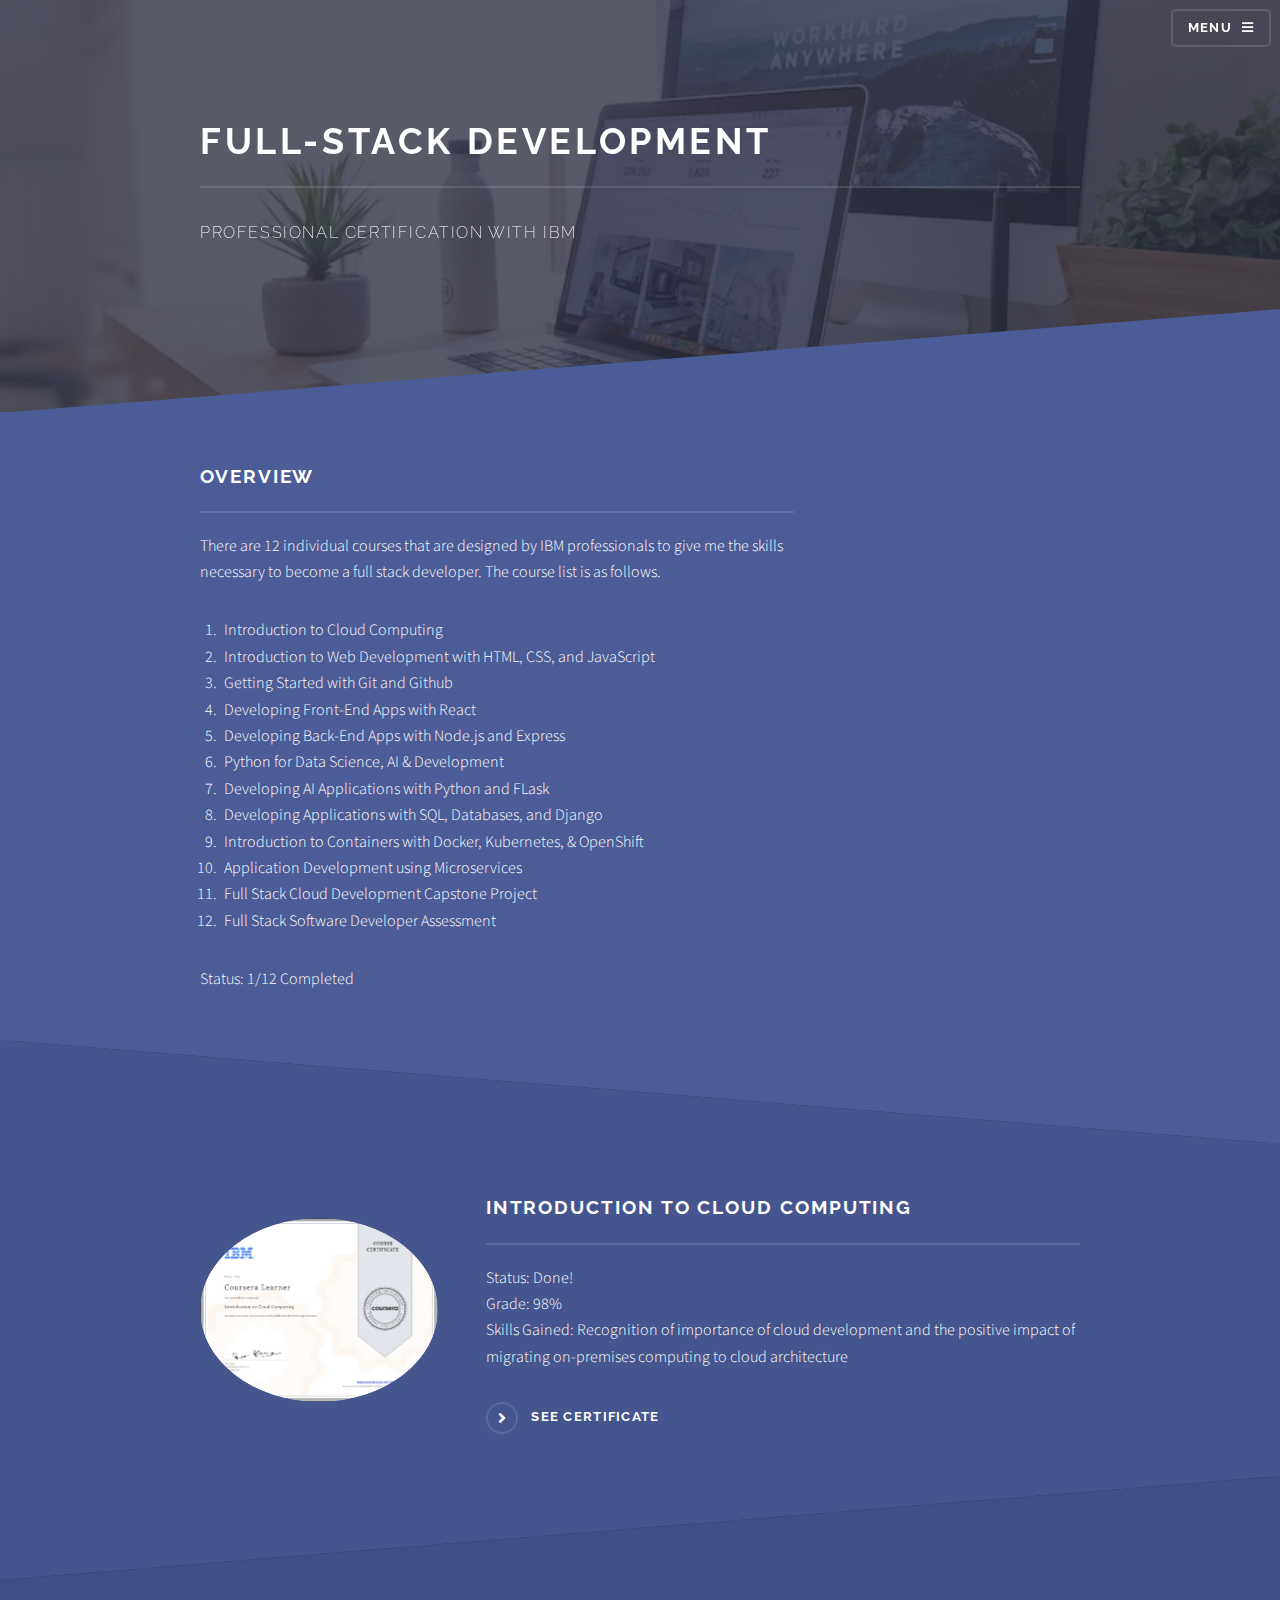
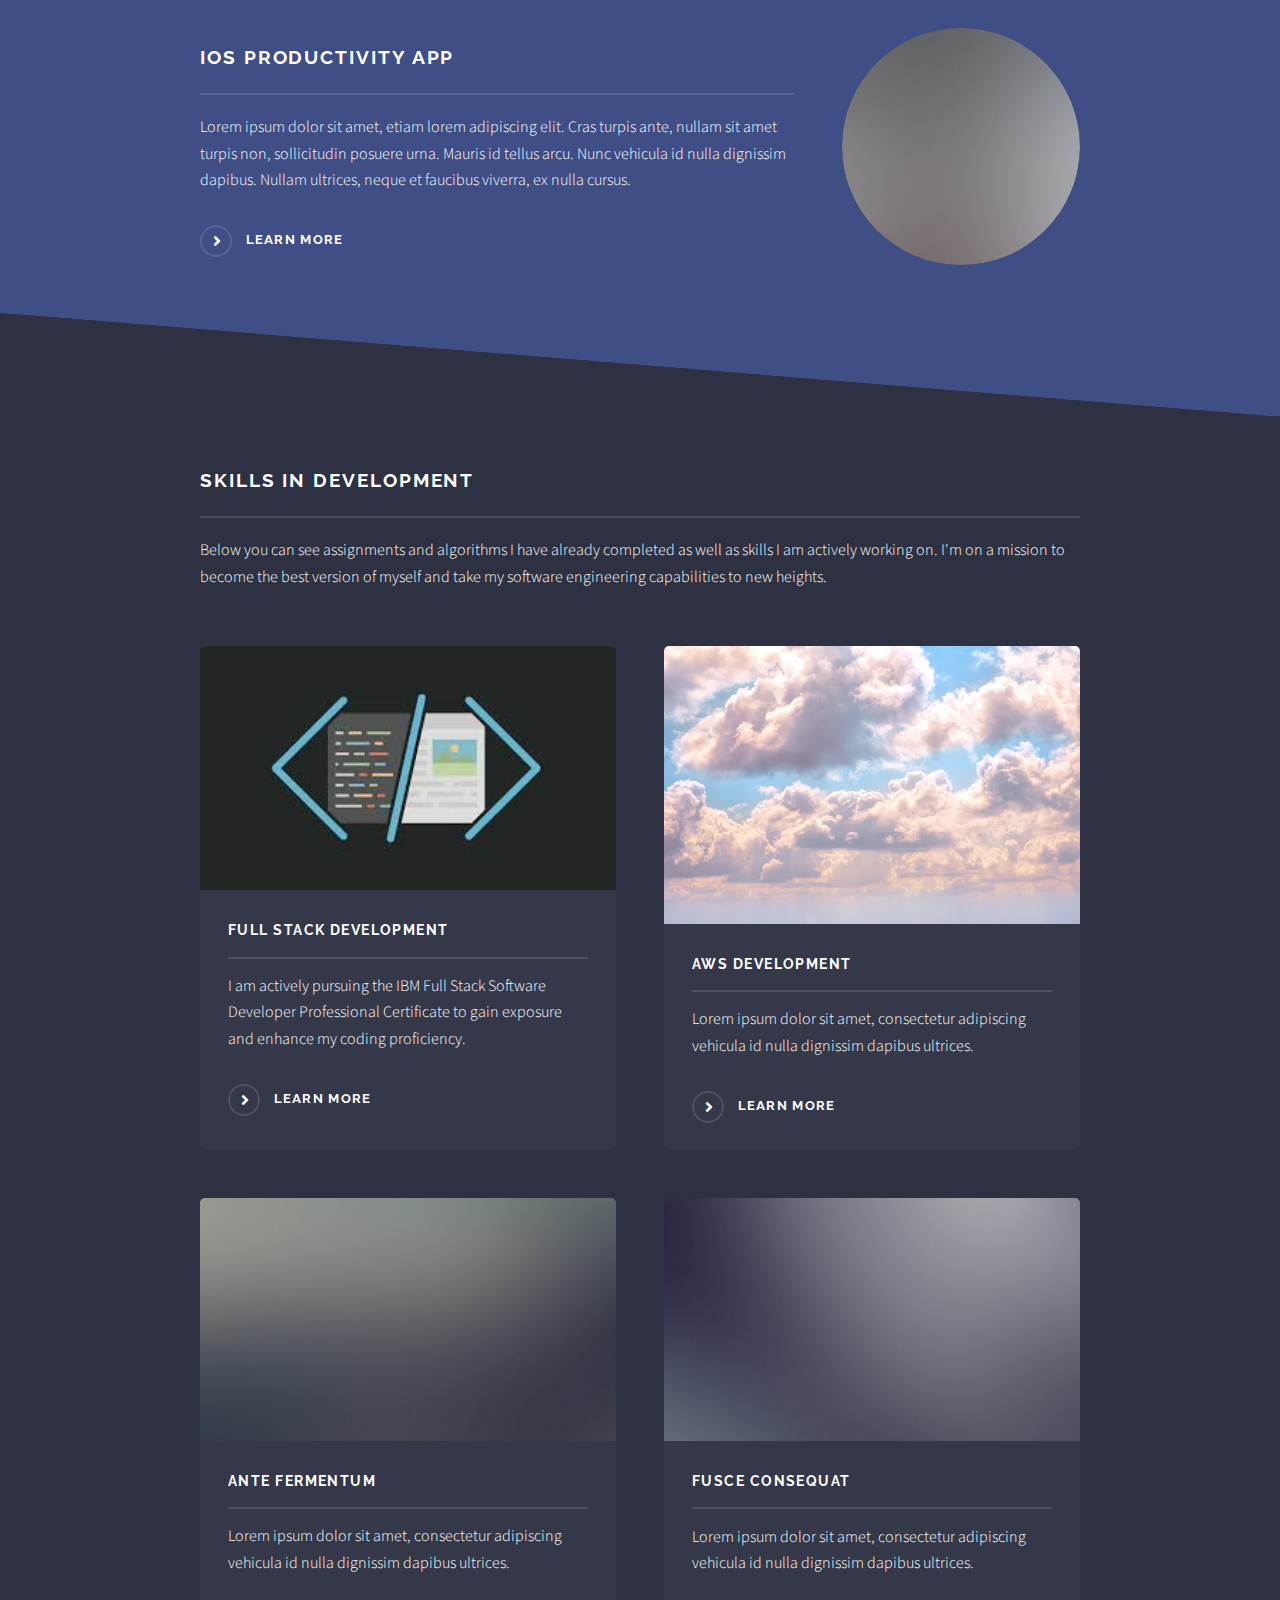
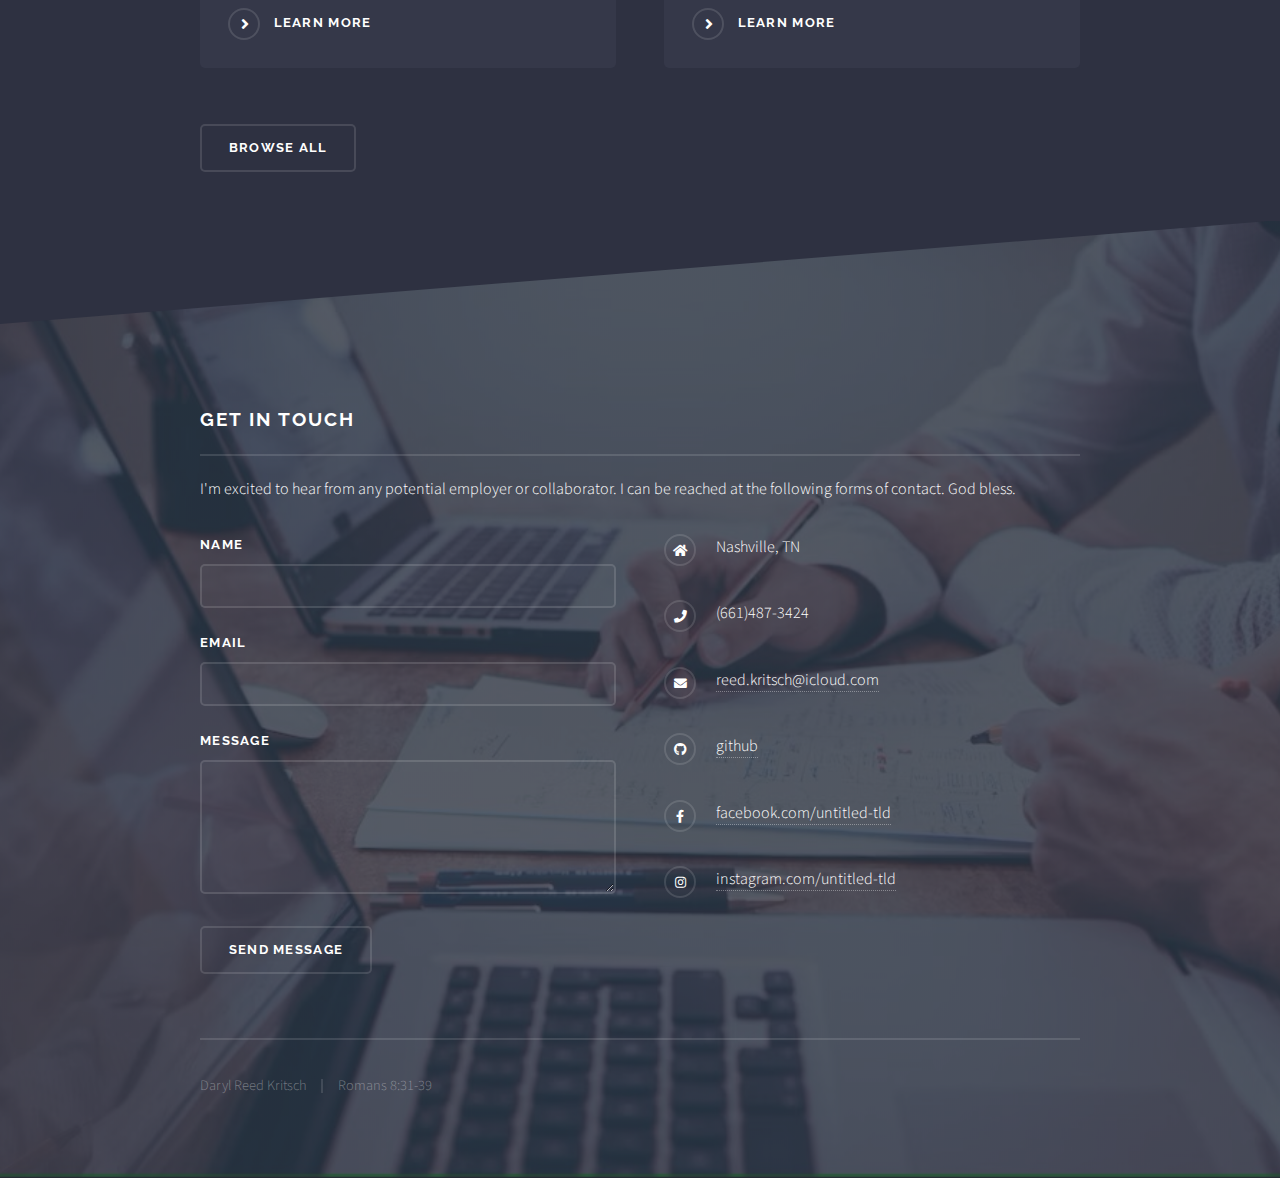
==== fs-certification-page.html @ 0bacf0fb "add certification page" ====
<!DOCTYPE HTML>
<!--
	Solid State by HTML5 UP
	html5up.net | @ajlkn
	Free for personal and commercial use under the CCA 3.0 license (html5up.net/license)
-->
<html>
	<head>
		<title>Full-Stack Development</title>
		<meta charset="utf-8" />
		<meta name="viewport" content="width=device-width, initial-scale=1, user-scalable=no" />
		<link rel="stylesheet" href="assets/css/main.css" />
		<noscript><link rel="stylesheet" href="assets/css/noscript.css" /></noscript>
	</head>
	<body class="is-preload">

		<!-- Page Wrapper -->
			<div id="page-wrapper">

				<!-- Header -->
					<header id="header" class="alt">
						<nav>
							<a href="#menu">Menu</a>
						</nav>
					</header>

				<!-- Menu -->
					<nav id="menu">
						<div class="inner">
							<h2>Menu</h2>
							<ul class="links">
								<li><a href="index.html">Home</a></li>
								<li><a href="#one">About Me</a></li>
								<li><a href="#two">Projects</a></li>
								<li><a href="#four">Skills</a></li>
								<li><a href="#footer">Get in Touch</a></li>
							</ul>
							<a href="#" class="close">Close</a>
						</div>
					</nav>

				<!-- Banner -->
					<section id="banner">
						<div class="inner">
							<h2>Full-Stack Development</h2>
							<p>Professional Certification with IBM</a></p>
						</div>
					</section>

				<!-- Wrapper -->
					<section id="wrapper">

						<!-- One -->
							<section id="one" class="wrapper spotlight style1">
								<div class="inner">
									<a href="#" class="image"><img src="" alt="" /></a>
									<div class="content">
										<h2 class="major">Overview</h2>
										<p>There are 12 individual courses that are designed by IBM professionals to give me the  skills necessary to become a full stack developer. The course list is as follows.</p>
                    <ol>
                      <li>Introduction to Cloud Computing</li>
                      <li>Introduction to Web Development with HTML, CSS, and JavaScript</li>
                      <li>Getting Started with Git and Github</li>
                      <li>Developing Front-End Apps with React</li>
                      <li>Developing Back-End Apps with Node.js and Express</li>
                      <li>Python for Data Science, AI & Development</li>
                      <li>Developing AI Applications with Python and FLask</li>
                      <li>Developing Applications with SQL, Databases, and Django</li>
                      <li>Introduction to Containers with Docker, Kubernetes, & OpenShift</li>
                      <li>Application Development using Microservices</li>
                      <li>Full Stack Cloud Development Capstone Project</li>
                      <li>Full Stack Software Developer Assessment</li>
                    </ol>
                    <p>Status: 1/12 Completed</p>
									</div>
								</div>
							</section>

						<!-- Two -->
							<section id="two" class="wrapper alt spotlight style2">
								<div class="inner">
                  <!-- fix image dimensions here AND make sure changes don't affect main page-->
									<a href="#" class="image"><img src="certificates/intro-to-cloud-computing.png" alt="" /></a>
									<div class="content">
										<h2 class="major">Introduction to Cloud Computing</h2>
										<p>
                      Status: Done! <br>
                      Grade: 98% <br>
                      Skills Gained: Recognition of importance of cloud development and the positive impact of migrating on-premises computing to cloud architecture
                    </p>
										<a href="certificates/IntroductionToCloudComputing.pdf" class="special">See Certificate</a>
									</div>
								</div>
							</section>

						<!-- Three -->
							<section id="three" class="wrapper spotlight style3">
								<div class="inner">
									<a href="#" class="image"><img src="images/pic03.jpg" alt="" /></a>
									<div class="content">
										<h2 class="major">IOS Productivity App</h2>
										<p>Lorem ipsum dolor sit amet, etiam lorem adipiscing elit. Cras turpis ante, nullam sit amet turpis non, sollicitudin posuere urna. Mauris id tellus arcu. Nunc vehicula id nulla dignissim dapibus. Nullam ultrices, neque et faucibus viverra, ex nulla cursus.</p>
										<a href="#" class="special">Learn more</a>
									</div>
								</div>
							</section>

						<!-- Four -->
							<section id="four" class="wrapper alt style1">
								<div class="inner">
									<h2 class="major">Skills in Development</h2>
									<p>Below you can see assignments and algorithms I have already completed as well as skills I am actively working on. I'm on a mission to become the best version of myself and take my software engineering capabilities to new heights.</p>
									<section class="features">
										<article>
											<a href="#" class="image"><img src="images/front_end_development.jpg" alt="" /></a>
											<h3 class="major">Full Stack Development</h3>
											<p>I am actively pursuing the IBM Full Stack Software Developer Professional Certificate to gain exposure and enhance my coding proficiency.</p>
											<a href="#" class="special">Learn more</a>
										</article>
										<article>
											<a href="#" class="image"><img src="images/cloud_icon.jpg" alt="" /></a>
											<h3 class="major">AWS Development</h3>
											<p>Lorem ipsum dolor sit amet, consectetur adipiscing vehicula id nulla dignissim dapibus ultrices.</p>
											<a href="#" class="special">Learn more</a>
										</article>
										<article>
											<a href="#" class="image"><img src="images/pic06.jpg" alt="" /></a>
											<h3 class="major">Ante fermentum</h3>
											<p>Lorem ipsum dolor sit amet, consectetur adipiscing vehicula id nulla dignissim dapibus ultrices.</p>
											<a href="#" class="special">Learn more</a>
										</article>
										<article>
											<a href="#" class="image"><img src="images/pic07.jpg" alt="" /></a>
											<h3 class="major">Fusce consequat</h3>
											<p>Lorem ipsum dolor sit amet, consectetur adipiscing vehicula id nulla dignissim dapibus ultrices.</p>
											<a href="#" class="special">Learn more</a>
										</article>
									</section>
									<ul class="actions">
										<li><a href="#" class="button">Browse All</a></li>
									</ul>
								</div>
							</section>

					</section>

				<!-- Footer -->
					<section id="footer">
						<div class="inner">
							<h2 class="major">Get in touch</h2>
							<p>I'm excited to hear from any potential employer or collaborator. I can be reached at the following forms of contact. God bless.</p>
							<form method="post" action="#">
								<div class="fields">
									<div class="field">
										<label for="name">Name</label>
										<input type="text" name="name" id="name" />
									</div>
									<div class="field">
										<label for="email">Email</label>
										<input type="email" name="email" id="email" />
									</div>
									<div class="field">
										<label for="message">Message</label>
										<textarea name="message" id="message" rows="4"></textarea>
									</div>
								</div>
								<ul class="actions">
									<li><input type="submit" value="Send Message" /></li>
								</ul>
							</form>
							<ul class="contact">
								<li class="icon solid fa-home">
									<!--Untitled Inc<br />
									1234 Somewhere Road Suite #2894<br /> -->
									Nashville, TN 
								</li>
								<li class="icon solid fa-phone">(661)487-3424</li>
								<li class="icon solid fa-envelope"><a href="#">reed.kritsch@icloud.com</a></li>
								<li class="icon brands fa-github"><a href="#">github</a></li>
								<li class="icon brands fa-facebook-f"><a href="#">facebook.com/untitled-tld</a></li>
								<li class="icon brands fa-instagram"><a href="#">instagram.com/untitled-tld</a></li>
							</ul>
							<ul class="copyright">
								<li> Daryl Reed Kritsch</li><li>Romans 8:31-39</a></li>
							</ul>
						</div>
					</section>

			</div>

		<!-- Scripts -->
			<script src="assets/js/jquery.min.js"></script>
			<script src="assets/js/jquery.scrollex.min.js"></script>
			<script src="assets/js/browser.min.js"></script>
			<script src="assets/js/breakpoints.min.js"></script>
			<script src="assets/js/util.js"></script>
			<script src="assets/js/main.js"></script>

	</body>
</html>
---- assets/css/main.css ----
@import url(fontawesome-all.min.css);
@import url("https://fonts.googleapis.com/css?family=Raleway:200,700|Source+Sans+Pro:300,600,300italic,600italic");

/*
	Solid State by HTML5 UP
	html5up.net | @ajlkn
	Free for personal and commercial use under the CCA 3.0 license (html5up.net/license)
*/

html, body, div, span, applet, object,
iframe, h1, h2, h3, h4, h5, h6, p, blockquote,
pre, a, abbr, acronym, address, big, cite,
code, del, dfn, em, img, ins, kbd, q, s, samp,
small, strike, strong, sub, sup, tt, var, b,
u, i, center, dl, dt, dd, ol, ul, li, fieldset,
form, label, legend, table, caption, tbody,
tfoot, thead, tr, th, td, article, aside,
canvas, details, embed, figure, figcaption,
footer, header, hgroup, menu, nav, output, ruby,
section, summary, time, mark, audio, video {
	margin: 0;
	padding: 0;
	border: 0;
	font-size: 100%;
	font: inherit;
	vertical-align: baseline;}

article, aside, details, figcaption, figure,
footer, header, hgroup, menu, nav, section {
	display: block;}

body {
	line-height: 1;
}

ol, ul {
	list-style: none;
}

blockquote, q {
	quotes: none;
}

	blockquote:before, blockquote:after, q:before, q:after {
		content: '';
		content: none;
	}

table {
	border-collapse: collapse;
	border-spacing: 0;
}

body {
	-webkit-text-size-adjust: none;
}

mark {
	background-color: transparent;
	color: inherit;
}

input::-moz-focus-inner {
	border: 0;
	padding: 0;
}

input, select, textarea {
	-moz-appearance: none;
	-webkit-appearance: none;
	-ms-appearance: none;
	appearance: none;
}

/* Basic */

	@-ms-viewport {
		width: device-width;
	}

	body {
		-ms-overflow-style: scrollbar;
	}

	@media screen and (max-width: 480px) {

		html, body {
			min-width: 320px;
		}

	}

	html {
		box-sizing: border-box;
	}

	*, *:before, *:after {
		box-sizing: inherit;
	}

	body {
		background-color: #2e3141;
		background-image: linear-gradient(to top, rgba(46, 49, 65, 0.8), rgba(46, 49, 65, 0.8)), url("../../images/bg.jpg");
		background-size: auto,
 cover;
		background-attachment: fixed,
 fixed;
		background-position: center,
 center;
	}

		body.is-preload *, body.is-preload *:before, body.is-preload *:after {
			-moz-animation: none !important;
			-webkit-animation: none !important;
			-ms-animation: none !important;
			animation: none !important;
			-moz-transition: none !important;
			-webkit-transition: none !important;
			-ms-transition: none !important;
			transition: none !important;
		}

/* Type */

	body, input, select, textarea {
		color: #ffffff;
		font-family: "Source Sans Pro", Helvetica, sans-serif;
		font-size: 16.5pt;
		font-weight: 300;
		line-height: 1.65;
	}

		@media screen and (max-width: 1680px) {

			body, input, select, textarea {
				font-size: 13pt;
			}

		}

		@media screen and (max-width: 1280px) {

			body, input, select, textarea {
				font-size: 12pt;
			}

		}

		@media screen and (max-width: 980px) {

			body, input, select, textarea {
				font-size: 12pt;
			}

		}

		@media screen and (max-width: 736px) {

			body, input, select, textarea {
				font-size: 12pt;
			}

		}

		@media screen and (max-width: 480px) {

			body, input, select, textarea {
				font-size: 12pt;
			}

		}

	a {
		-moz-transition: color 0.2s ease-in-out, border-bottom-color 0.2s ease-in-out;
		-webkit-transition: color 0.2s ease-in-out, border-bottom-color 0.2s ease-in-out;
		-ms-transition: color 0.2s ease-in-out, border-bottom-color 0.2s ease-in-out;
		transition: color 0.2s ease-in-out, border-bottom-color 0.2s ease-in-out;
		border-bottom: dotted 1px rgba(255, 255, 255, 0.35);
		color: #ffffff;
		text-decoration: none;
	}

		a:hover {
			border-bottom-color: transparent;
			color: #ffffff !important;
		}

		a.special:not(.button) {
			text-decoration: none;
			border-bottom: 0;
			display: block;
			font-family: Raleway, Helvetica, sans-serif;
			font-size: 0.8em;
			font-weight: 700;
			letter-spacing: 0.1em;
			margin: 0 0 2em 0;
			text-transform: uppercase;
		}

			a.special:not(.button):before {
				-moz-osx-font-smoothing: grayscale;
				-webkit-font-smoothing: antialiased;
				display: inline-block;
				font-style: normal;
				font-variant: normal;
				text-rendering: auto;
				line-height: 1;
				text-transform: none !important;
				font-family: 'Font Awesome 5 Free';
				font-weight: 900;
			}

			a.special:not(.button):before {
				-moz-transition: background-color 0.2s ease-in-out;
				-webkit-transition: background-color 0.2s ease-in-out;
				-ms-transition: background-color 0.2s ease-in-out;
				transition: background-color 0.2s ease-in-out;
				border-radius: 100%;
				border: solid 2px rgba(255, 255, 255, 0.125);
				content: '\f105';
				display: inline-block;
				font-size: 1.25em;
				height: 2em;
				line-height: 1.75em;
				margin-right: 0.85em;
				text-align: center;
				text-indent: 0.15em;
				vertical-align: middle;
				width: 2em;
			}

			a.special:not(.button):hover:before {
				background-color: rgba(255, 255, 255, 0.025);
			}

			a.special:not(.button):active:before {
				background-color: rgba(255, 255, 255, 0.075);
			}

	strong, b {
		color: #ffffff;
		font-weight: 600;
	}

	em, i {
		font-style: italic;
	}

	p {
		margin: 0 0 2em 0;
	}

	h1, h2, h3, h4, h5, h6 {
		color: #ffffff;
		font-family: Raleway, Helvetica, sans-serif;
		font-weight: 700;
		letter-spacing: 0.1em;
		margin: 0 0 1em 0;
		text-transform: uppercase;
	}

		h1 a, h2 a, h3 a, h4 a, h5 a, h6 a {
			color: inherit;
			text-decoration: none;
			border-bottom: 0;
		}

		h1 span, h2 span, h3 span, h4 span, h5 span, h6 span {
			font-weight: 200;
		}

		h1.major, h2.major, h3.major, h4.major, h5.major, h6.major {
			padding-bottom: 1em;
			border-bottom: solid 2px rgba(255, 255, 255, 0.125);
		}

	h2 {
		font-size: 1.2em;
	}

	h3 {
		font-size: 0.9em;
	}

	h4 {
		font-size: 0.7em;
	}

	h5 {
		font-size: 0.7em;
	}

	h6 {
		font-size: 0.7em;
	}

	@media screen and (max-width: 736px) {

		h2 {
			font-size: 1em;
		}

		h3 {
			font-size: 0.8em;
		}

	}

	sub {
		font-size: 0.8em;
		position: relative;
		top: 0.5em;
	}

	sup {
		font-size: 0.8em;
		position: relative;
		top: -0.5em;
	}

	blockquote {
		border-left: solid 4px rgba(255, 255, 255, 0.125);
		font-style: italic;
		margin: 0 0 2em 0;
		padding: 0.5em 0 0.5em 2em;
	}

	code {
		background: rgba(255, 255, 255, 0.025);
		border-radius: 5px;
		border: solid 2px rgba(255, 255, 255, 0.125);
		font-family: "Courier New", monospace;
		font-size: 0.9em;
		margin: 0 0.25em;
		padding: 0.25em 0.65em;
	}

	pre {
		-webkit-overflow-scrolling: touch;
		font-family: "Courier New", monospace;
		font-size: 0.9em;
		margin: 0 0 2em 0;
	}

		pre code {
			display: block;
			line-height: 1.75em;
			padding: 1em 1.5em;
			overflow-x: auto;
		}

	hr {
		border: 0;
		border-bottom: solid 2px rgba(255, 255, 255, 0.125);
		margin: 2.5em 0;
	}

		hr.major {
			margin: 4em 0;
		}

	.align-left {
		text-align: left;
	}

	.align-center {
		text-align: center;
	}

	.align-right {
		text-align: right;
	}

/* Row */

	.row {
		display: flex;
		flex-wrap: wrap;
		box-sizing: border-box;
		align-items: stretch;
	}

		.row > * {
			box-sizing: border-box;
		}

		.row.gtr-uniform > * > :last-child {
			margin-bottom: 0;
		}

		.row.aln-left {
			justify-content: flex-start;
		}

		.row.aln-center {
			justify-content: center;
		}

		.row.aln-right {
			justify-content: flex-end;
		}

		.row.aln-top {
			align-items: flex-start;
		}

		.row.aln-middle {
			align-items: center;
		}

		.row.aln-bottom {
			align-items: flex-end;
		}

		.row > .imp {
			order: -1;
		}

		.row > .col-1 {
			width: 8.33333%;
		}

		.row > .off-1 {
			margin-left: 8.33333%;
		}

		.row > .col-2 {
			width: 16.66667%;
		}

		.row > .off-2 {
			margin-left: 16.66667%;
		}

		.row > .col-3 {
			width: 25%;
		}

		.row > .off-3 {
			margin-left: 25%;
		}

		.row > .col-4 {
			width: 33.33333%;
		}

		.row > .off-4 {
			margin-left: 33.33333%;
		}

		.row > .col-5 {
			width: 41.66667%;
		}

		.row > .off-5 {
			margin-left: 41.66667%;
		}

		.row > .col-6 {
			width: 50%;
		}

		.row > .off-6 {
			margin-left: 50%;
		}

		.row > .col-7 {
			width: 58.33333%;
		}

		.row > .off-7 {
			margin-left: 58.33333%;
		}

		.row > .col-8 {
			width: 66.66667%;
		}

		.row > .off-8 {
			margin-left: 66.66667%;
		}

		.row > .col-9 {
			width: 75%;
		}

		.row > .off-9 {
			margin-left: 75%;
		}

		.row > .col-10 {
			width: 83.33333%;
		}

		.row > .off-10 {
			margin-left: 83.33333%;
		}

		.row > .col-11 {
			width: 91.66667%;
		}

		.row > .off-11 {
			margin-left: 91.66667%;
		}

		.row > .col-12 {
			width: 100%;
		}

		.row > .off-12 {
			margin-left: 100%;
		}

		.row.gtr-0 {
			margin-top: 0;
			margin-left: 0em;
		}

			.row.gtr-0 > * {
				padding: 0 0 0 0em;
			}

			.row.gtr-0.gtr-uniform {
				margin-top: 0em;
			}

				.row.gtr-0.gtr-uniform > * {
					padding-top: 0em;
				}

		.row.gtr-25 {
			margin-top: 0;
			margin-left: -0.4375em;
		}

			.row.gtr-25 > * {
				padding: 0 0 0 0.4375em;
			}

			.row.gtr-25.gtr-uniform {
				margin-top: -0.4375em;
			}

				.row.gtr-25.gtr-uniform > * {
					padding-top: 0.4375em;
				}

		.row.gtr-50 {
			margin-top: 0;
			margin-left: -0.875em;
		}

			.row.gtr-50 > * {
				padding: 0 0 0 0.875em;
			}

			.row.gtr-50.gtr-uniform {
				margin-top: -0.875em;
			}

				.row.gtr-50.gtr-uniform > * {
					padding-top: 0.875em;
				}

		.row {
			margin-top: 0;
			margin-left: -1.75em;
		}

			.row > * {
				padding: 0 0 0 1.75em;
			}

			.row.gtr-uniform {
				margin-top: -1.75em;
			}

				.row.gtr-uniform > * {
					padding-top: 1.75em;
				}

		.row.gtr-150 {
			margin-top: 0;
			margin-left: -2.625em;
		}

			.row.gtr-150 > * {
				padding: 0 0 0 2.625em;
			}

			.row.gtr-150.gtr-uniform {
				margin-top: -2.625em;
			}

				.row.gtr-150.gtr-uniform > * {
					padding-top: 2.625em;
				}

		.row.gtr-200 {
			margin-top: 0;
			margin-left: -3.5em;
		}

			.row.gtr-200 > * {
				padding: 0 0 0 3.5em;
			}

			.row.gtr-200.gtr-uniform {
				margin-top: -3.5em;
			}

				.row.gtr-200.gtr-uniform > * {
					padding-top: 3.5em;
				}

		@media screen and (max-width: 1680px) {

			.row {
				display: flex;
				flex-wrap: wrap;
				box-sizing: border-box;
				align-items: stretch;
			}

				.row > * {
					box-sizing: border-box;
				}

				.row.gtr-uniform > * > :last-child {
					margin-bottom: 0;
				}

				.row.aln-left {
					justify-content: flex-start;
				}

				.row.aln-center {
					justify-content: center;
				}

				.row.aln-right {
					justify-content: flex-end;
				}

				.row.aln-top {
					align-items: flex-start;
				}

				.row.aln-middle {
					align-items: center;
				}

				.row.aln-bottom {
					align-items: flex-end;
				}

				.row > .imp-xlarge {
					order: -1;
				}

				.row > .col-1-xlarge {
					width: 8.33333%;
				}

				.row > .off-1-xlarge {
					margin-left: 8.33333%;
				}

				.row > .col-2-xlarge {
					width: 16.66667%;
				}

				.row > .off-2-xlarge {
					margin-left: 16.66667%;
				}

				.row > .col-3-xlarge {
					width: 25%;
				}

				.row > .off-3-xlarge {
					margin-left: 25%;
				}

				.row > .col-4-xlarge {
					width: 33.33333%;
				}

				.row > .off-4-xlarge {
					margin-left: 33.33333%;
				}

				.row > .col-5-xlarge {
					width: 41.66667%;
				}

				.row > .off-5-xlarge {
					margin-left: 41.66667%;
				}

				.row > .col-6-xlarge {
					width: 50%;
				}

				.row > .off-6-xlarge {
					margin-left: 50%;
				}

				.row > .col-7-xlarge {
					width: 58.33333%;
				}

				.row > .off-7-xlarge {
					margin-left: 58.33333%;
				}

				.row > .col-8-xlarge {
					width: 66.66667%;
				}

				.row > .off-8-xlarge {
					margin-left: 66.66667%;
				}

				.row > .col-9-xlarge {
					width: 75%;
				}

				.row > .off-9-xlarge {
					margin-left: 75%;
				}

				.row > .col-10-xlarge {
					width: 83.33333%;
				}

				.row > .off-10-xlarge {
					margin-left: 83.33333%;
				}

				.row > .col-11-xlarge {
					width: 91.66667%;
				}

				.row > .off-11-xlarge {
					margin-left: 91.66667%;
				}

				.row > .col-12-xlarge {
					width: 100%;
				}

				.row > .off-12-xlarge {
					margin-left: 100%;
				}

				.row.gtr-0 {
					margin-top: 0;
					margin-left: 0em;
				}

					.row.gtr-0 > * {
						padding: 0 0 0 0em;
					}

					.row.gtr-0.gtr-uniform {
						margin-top: 0em;
					}

						.row.gtr-0.gtr-uniform > * {
							padding-top: 0em;
						}

				.row.gtr-25 {
					margin-top: 0;
					margin-left: -0.4375em;
				}

					.row.gtr-25 > * {
						padding: 0 0 0 0.4375em;
					}

					.row.gtr-25.gtr-uniform {
						margin-top: -0.4375em;
					}

						.row.gtr-25.gtr-uniform > * {
							padding-top: 0.4375em;
						}

				.row.gtr-50 {
					margin-top: 0;
					margin-left: -0.875em;
				}

					.row.gtr-50 > * {
						padding: 0 0 0 0.875em;
					}

					.row.gtr-50.gtr-uniform {
						margin-top: -0.875em;
					}

						.row.gtr-50.gtr-uniform > * {
							padding-top: 0.875em;
						}

				.row {
					margin-top: 0;
					margin-left: -1.75em;
				}

					.row > * {
						padding: 0 0 0 1.75em;
					}

					.row.gtr-uniform {
						margin-top: -1.75em;
					}

						.row.gtr-uniform > * {
							padding-top: 1.75em;
						}

				.row.gtr-150 {
					margin-top: 0;
					margin-left: -2.625em;
				}

					.row.gtr-150 > * {
						padding: 0 0 0 2.625em;
					}

					.row.gtr-150.gtr-uniform {
						margin-top: -2.625em;
					}

						.row.gtr-150.gtr-uniform > * {
							padding-top: 2.625em;
						}

				.row.gtr-200 {
					margin-top: 0;
					margin-left: -3.5em;
				}

					.row.gtr-200 > * {
						padding: 0 0 0 3.5em;
					}

					.row.gtr-200.gtr-uniform {
						margin-top: -3.5em;
					}

						.row.gtr-200.gtr-uniform > * {
							padding-top: 3.5em;
						}

		}

		@media screen and (max-width: 1280px) {

			.row {
				display: flex;
				flex-wrap: wrap;
				box-sizing: border-box;
				align-items: stretch;
			}

				.row > * {
					box-sizing: border-box;
				}

				.row.gtr-uniform > * > :last-child {
					margin-bottom: 0;
				}

				.row.aln-left {
					justify-content: flex-start;
				}

				.row.aln-center {
					justify-content: center;
				}

				.row.aln-right {
					justify-content: flex-end;
				}

				.row.aln-top {
					align-items: flex-start;
				}

				.row.aln-middle {
					align-items: center;
				}

				.row.aln-bottom {
					align-items: flex-end;
				}

				.row > .imp-large {
					order: -1;
				}

				.row > .col-1-large {
					width: 8.33333%;
				}

				.row > .off-1-large {
					margin-left: 8.33333%;
				}

				.row > .col-2-large {
					width: 16.66667%;
				}

				.row > .off-2-large {
					margin-left: 16.66667%;
				}

				.row > .col-3-large {
					width: 25%;
				}

				.row > .off-3-large {
					margin-left: 25%;
				}

				.row > .col-4-large {
					width: 33.33333%;
				}

				.row > .off-4-large {
					margin-left: 33.33333%;
				}

				.row > .col-5-large {
					width: 41.66667%;
				}

				.row > .off-5-large {
					margin-left: 41.66667%;
				}

				.row > .col-6-large {
					width: 50%;
				}

				.row > .off-6-large {
					margin-left: 50%;
				}

				.row > .col-7-large {
					width: 58.33333%;
				}

				.row > .off-7-large {
					margin-left: 58.33333%;
				}

				.row > .col-8-large {
					width: 66.66667%;
				}

				.row > .off-8-large {
					margin-left: 66.66667%;
				}

				.row > .col-9-large {
					width: 75%;
				}

				.row > .off-9-large {
					margin-left: 75%;
				}

				.row > .col-10-large {
					width: 83.33333%;
				}

				.row > .off-10-large {
					margin-left: 83.33333%;
				}

				.row > .col-11-large {
					width: 91.66667%;
				}

				.row > .off-11-large {
					margin-left: 91.66667%;
				}

				.row > .col-12-large {
					width: 100%;
				}

				.row > .off-12-large {
					margin-left: 100%;
				}

				.row.gtr-0 {
					margin-top: 0;
					margin-left: 0em;
				}

					.row.gtr-0 > * {
						padding: 0 0 0 0em;
					}

					.row.gtr-0.gtr-uniform {
						margin-top: 0em;
					}

						.row.gtr-0.gtr-uniform > * {
							padding-top: 0em;
						}

				.row.gtr-25 {
					margin-top: 0;
					margin-left: -0.4375em;
				}

					.row.gtr-25 > * {
						padding: 0 0 0 0.4375em;
					}

					.row.gtr-25.gtr-uniform {
						margin-top: -0.4375em;
					}

						.row.gtr-25.gtr-uniform > * {
							padding-top: 0.4375em;
						}

				.row.gtr-50 {
					margin-top: 0;
					margin-left: -0.875em;
				}

					.row.gtr-50 > * {
						padding: 0 0 0 0.875em;
					}

					.row.gtr-50.gtr-uniform {
						margin-top: -0.875em;
					}

						.row.gtr-50.gtr-uniform > * {
							padding-top: 0.875em;
						}

				.row {
					margin-top: 0;
					margin-left: -1.75em;
				}

					.row > * {
						padding: 0 0 0 1.75em;
					}

					.row.gtr-uniform {
						margin-top: -1.75em;
					}

						.row.gtr-uniform > * {
							padding-top: 1.75em;
						}

				.row.gtr-150 {
					margin-top: 0;
					margin-left: -2.625em;
				}

					.row.gtr-150 > * {
						padding: 0 0 0 2.625em;
					}

					.row.gtr-150.gtr-uniform {
						margin-top: -2.625em;
					}

						.row.gtr-150.gtr-uniform > * {
							padding-top: 2.625em;
						}

				.row.gtr-200 {
					margin-top: 0;
					margin-left: -3.5em;
				}

					.row.gtr-200 > * {
						padding: 0 0 0 3.5em;
					}

					.row.gtr-200.gtr-uniform {
						margin-top: -3.5em;
					}

						.row.gtr-200.gtr-uniform > * {
							padding-top: 3.5em;
						}

		}

		@media screen and (max-width: 980px) {

			.row {
				display: flex;
				flex-wrap: wrap;
				box-sizing: border-box;
				align-items: stretch;
			}

				.row > * {
					box-sizing: border-box;
				}

				.row.gtr-uniform > * > :last-child {
					margin-bottom: 0;
				}

				.row.aln-left {
					justify-content: flex-start;
				}

				.row.aln-center {
					justify-content: center;
				}

				.row.aln-right {
					justify-content: flex-end;
				}

				.row.aln-top {
					align-items: flex-start;
				}

				.row.aln-middle {
					align-items: center;
				}

				.row.aln-bottom {
					align-items: flex-end;
				}

				.row > .imp-medium {
					order: -1;
				}

				.row > .col-1-medium {
					width: 8.33333%;
				}

				.row > .off-1-medium {
					margin-left: 8.33333%;
				}

				.row > .col-2-medium {
					width: 16.66667%;
				}

				.row > .off-2-medium {
					margin-left: 16.66667%;
				}

				.row > .col-3-medium {
					width: 25%;
				}

				.row > .off-3-medium {
					margin-left: 25%;
				}

				.row > .col-4-medium {
					width: 33.33333%;
				}

				.row > .off-4-medium {
					margin-left: 33.33333%;
				}

				.row > .col-5-medium {
					width: 41.66667%;
				}

				.row > .off-5-medium {
					margin-left: 41.66667%;
				}

				.row > .col-6-medium {
					width: 50%;
				}

				.row > .off-6-medium {
					margin-left: 50%;
				}

				.row > .col-7-medium {
					width: 58.33333%;
				}

				.row > .off-7-medium {
					margin-left: 58.33333%;
				}

				.row > .col-8-medium {
					width: 66.66667%;
				}

				.row > .off-8-medium {
					margin-left: 66.66667%;
				}

				.row > .col-9-medium {
					width: 75%;
				}

				.row > .off-9-medium {
					margin-left: 75%;
				}

				.row > .col-10-medium {
					width: 83.33333%;
				}

				.row > .off-10-medium {
					margin-left: 83.33333%;
				}

				.row > .col-11-medium {
					width: 91.66667%;
				}

				.row > .off-11-medium {
					margin-left: 91.66667%;
				}

				.row > .col-12-medium {
					width: 100%;
				}

				.row > .off-12-medium {
					margin-left: 100%;
				}

				.row.gtr-0 {
					margin-top: 0;
					margin-left: 0em;
				}

					.row.gtr-0 > * {
						padding: 0 0 0 0em;
					}

					.row.gtr-0.gtr-uniform {
						margin-top: 0em;
					}

						.row.gtr-0.gtr-uniform > * {
							padding-top: 0em;
						}

				.row.gtr-25 {
					margin-top: 0;
					margin-left: -0.4375em;
				}

					.row.gtr-25 > * {
						padding: 0 0 0 0.4375em;
					}

					.row.gtr-25.gtr-uniform {
						margin-top: -0.4375em;
					}

						.row.gtr-25.gtr-uniform > * {
							padding-top: 0.4375em;
						}

				.row.gtr-50 {
					margin-top: 0;
					margin-left: -0.875em;
				}

					.row.gtr-50 > * {
						padding: 0 0 0 0.875em;
					}

					.row.gtr-50.gtr-uniform {
						margin-top: -0.875em;
					}

						.row.gtr-50.gtr-uniform > * {
							padding-top: 0.875em;
						}

				.row {
					margin-top: 0;
					margin-left: -1.75em;
				}

					.row > * {
						padding: 0 0 0 1.75em;
					}

					.row.gtr-uniform {
						margin-top: -1.75em;
					}

						.row.gtr-uniform > * {
							padding-top: 1.75em;
						}

				.row.gtr-150 {
					margin-top: 0;
					margin-left: -2.625em;
				}

					.row.gtr-150 > * {
						padding: 0 0 0 2.625em;
					}

					.row.gtr-150.gtr-uniform {
						margin-top: -2.625em;
					}

						.row.gtr-150.gtr-uniform > * {
							padding-top: 2.625em;
						}

				.row.gtr-200 {
					margin-top: 0;
					margin-left: -3.5em;
				}

					.row.gtr-200 > * {
						padding: 0 0 0 3.5em;
					}

					.row.gtr-200.gtr-uniform {
						margin-top: -3.5em;
					}

						.row.gtr-200.gtr-uniform > * {
							padding-top: 3.5em;
						}

		}

		@media screen and (max-width: 736px) {

			.row {
				display: flex;
				flex-wrap: wrap;
				box-sizing: border-box;
				align-items: stretch;
			}

				.row > * {
					box-sizing: border-box;
				}

				.row.gtr-uniform > * > :last-child {
					margin-bottom: 0;
				}

				.row.aln-left {
					justify-content: flex-start;
				}

				.row.aln-center {
					justify-content: center;
				}

				.row.aln-right {
					justify-content: flex-end;
				}

				.row.aln-top {
					align-items: flex-start;
				}

				.row.aln-middle {
					align-items: center;
				}

				.row.aln-bottom {
					align-items: flex-end;
				}

				.row > .imp-small {
					order: -1;
				}

				.row > .col-1-small {
					width: 8.33333%;
				}

				.row > .off-1-small {
					margin-left: 8.33333%;
				}

				.row > .col-2-small {
					width: 16.66667%;
				}

				.row > .off-2-small {
					margin-left: 16.66667%;
				}

				.row > .col-3-small {
					width: 25%;
				}

				.row > .off-3-small {
					margin-left: 25%;
				}

				.row > .col-4-small {
					width: 33.33333%;
				}

				.row > .off-4-small {
					margin-left: 33.33333%;
				}

				.row > .col-5-small {
					width: 41.66667%;
				}

				.row > .off-5-small {
					margin-left: 41.66667%;
				}

				.row > .col-6-small {
					width: 50%;
				}

				.row > .off-6-small {
					margin-left: 50%;
				}

				.row > .col-7-small {
					width: 58.33333%;
				}

				.row > .off-7-small {
					margin-left: 58.33333%;
				}

				.row > .col-8-small {
					width: 66.66667%;
				}

				.row > .off-8-small {
					margin-left: 66.66667%;
				}

				.row > .col-9-small {
					width: 75%;
				}

				.row > .off-9-small {
					margin-left: 75%;
				}

				.row > .col-10-small {
					width: 83.33333%;
				}

				.row > .off-10-small {
					margin-left: 83.33333%;
				}

				.row > .col-11-small {
					width: 91.66667%;
				}

				.row > .off-11-small {
					margin-left: 91.66667%;
				}

				.row > .col-12-small {
					width: 100%;
				}

				.row > .off-12-small {
					margin-left: 100%;
				}

				.row.gtr-0 {
					margin-top: 0;
					margin-left: 0em;
				}

					.row.gtr-0 > * {
						padding: 0 0 0 0em;
					}

					.row.gtr-0.gtr-uniform {
						margin-top: 0em;
					}

						.row.gtr-0.gtr-uniform > * {
							padding-top: 0em;
						}

				.row.gtr-25 {
					margin-top: 0;
					margin-left: -0.3125em;
				}

					.row.gtr-25 > * {
						padding: 0 0 0 0.3125em;
					}

					.row.gtr-25.gtr-uniform {
						margin-top: -0.3125em;
					}

						.row.gtr-25.gtr-uniform > * {
							padding-top: 0.3125em;
						}

				.row.gtr-50 {
					margin-top: 0;
					margin-left: -0.625em;
				}

					.row.gtr-50 > * {
						padding: 0 0 0 0.625em;
					}

					.row.gtr-50.gtr-uniform {
						margin-top: -0.625em;
					}

						.row.gtr-50.gtr-uniform > * {
							padding-top: 0.625em;
						}

				.row {
					margin-top: 0;
					margin-left: -1.25em;
				}

					.row > * {
						padding: 0 0 0 1.25em;
					}

					.row.gtr-uniform {
						margin-top: -1.25em;
					}

						.row.gtr-uniform > * {
							padding-top: 1.25em;
						}

				.row.gtr-150 {
					margin-top: 0;
					margin-left: -1.875em;
				}

					.row.gtr-150 > * {
						padding: 0 0 0 1.875em;
					}

					.row.gtr-150.gtr-uniform {
						margin-top: -1.875em;
					}

						.row.gtr-150.gtr-uniform > * {
							padding-top: 1.875em;
						}

				.row.gtr-200 {
					margin-top: 0;
					margin-left: -2.5em;
				}

					.row.gtr-200 > * {
						padding: 0 0 0 2.5em;
					}

					.row.gtr-200.gtr-uniform {
						margin-top: -2.5em;
					}

						.row.gtr-200.gtr-uniform > * {
							padding-top: 2.5em;
						}

		}

		@media screen and (max-width: 480px) {

			.row {
				display: flex;
				flex-wrap: wrap;
				box-sizing: border-box;
				align-items: stretch;
			}

				.row > * {
					box-sizing: border-box;
				}

				.row.gtr-uniform > * > :last-child {
					margin-bottom: 0;
				}

				.row.aln-left {
					justify-content: flex-start;
				}

				.row.aln-center {
					justify-content: center;
				}

				.row.aln-right {
					justify-content: flex-end;
				}

				.row.aln-top {
					align-items: flex-start;
				}

				.row.aln-middle {
					align-items: center;
				}

				.row.aln-bottom {
					align-items: flex-end;
				}

				.row > .imp-xsmall {
					order: -1;
				}

				.row > .col-1-xsmall {
					width: 8.33333%;
				}

				.row > .off-1-xsmall {
					margin-left: 8.33333%;
				}

				.row > .col-2-xsmall {
					width: 16.66667%;
				}

				.row > .off-2-xsmall {
					margin-left: 16.66667%;
				}

				.row > .col-3-xsmall {
					width: 25%;
				}

				.row > .off-3-xsmall {
					margin-left: 25%;
				}

				.row > .col-4-xsmall {
					width: 33.33333%;
				}

				.row > .off-4-xsmall {
					margin-left: 33.33333%;
				}

				.row > .col-5-xsmall {
					width: 41.66667%;
				}

				.row > .off-5-xsmall {
					margin-left: 41.66667%;
				}

				.row > .col-6-xsmall {
					width: 50%;
				}

				.row > .off-6-xsmall {
					margin-left: 50%;
				}

				.row > .col-7-xsmall {
					width: 58.33333%;
				}

				.row > .off-7-xsmall {
					margin-left: 58.33333%;
				}

				.row > .col-8-xsmall {
					width: 66.66667%;
				}

				.row > .off-8-xsmall {
					margin-left: 66.66667%;
				}

				.row > .col-9-xsmall {
					width: 75%;
				}

				.row > .off-9-xsmall {
					margin-left: 75%;
				}

				.row > .col-10-xsmall {
					width: 83.33333%;
				}

				.row > .off-10-xsmall {
					margin-left: 83.33333%;
				}

				.row > .col-11-xsmall {
					width: 91.66667%;
				}

				.row > .off-11-xsmall {
					margin-left: 91.66667%;
				}

				.row > .col-12-xsmall {
					width: 100%;
				}

				.row > .off-12-xsmall {
					margin-left: 100%;
				}

				.row.gtr-0 {
					margin-top: 0;
					margin-left: 0em;
				}

					.row.gtr-0 > * {
						padding: 0 0 0 0em;
					}

					.row.gtr-0.gtr-uniform {
						margin-top: 0em;
					}

						.row.gtr-0.gtr-uniform > * {
							padding-top: 0em;
						}

				.row.gtr-25 {
					margin-top: 0;
					margin-left: -0.3125em;
				}

					.row.gtr-25 > * {
						padding: 0 0 0 0.3125em;
					}

					.row.gtr-25.gtr-uniform {
						margin-top: -0.3125em;
					}

						.row.gtr-25.gtr-uniform > * {
							padding-top: 0.3125em;
						}

				.row.gtr-50 {
					margin-top: 0;
					margin-left: -0.625em;
				}

					.row.gtr-50 > * {
						padding: 0 0 0 0.625em;
					}

					.row.gtr-50.gtr-uniform {
						margin-top: -0.625em;
					}

						.row.gtr-50.gtr-uniform > * {
							padding-top: 0.625em;
						}

				.row {
					margin-top: 0;
					margin-left: -1.25em;
				}

					.row > * {
						padding: 0 0 0 1.25em;
					}

					.row.gtr-uniform {
						margin-top: -1.25em;
					}

						.row.gtr-uniform > * {
							padding-top: 1.25em;
						}

				.row.gtr-150 {
					margin-top: 0;
					margin-left: -1.875em;
				}

					.row.gtr-150 > * {
						padding: 0 0 0 1.875em;
					}

					.row.gtr-150.gtr-uniform {
						margin-top: -1.875em;
					}

						.row.gtr-150.gtr-uniform > * {
							padding-top: 1.875em;
						}

				.row.gtr-200 {
					margin-top: 0;
					margin-left: -2.5em;
				}

					.row.gtr-200 > * {
						padding: 0 0 0 2.5em;
					}

					.row.gtr-200.gtr-uniform {
						margin-top: -2.5em;
					}

						.row.gtr-200.gtr-uniform > * {
							padding-top: 2.5em;
						}

		}

		@media screen and (max-width: 360px) {

			.row {
				display: flex;
				flex-wrap: wrap;
				box-sizing: border-box;
				align-items: stretch;
			}

				.row > * {
					box-sizing: border-box;
				}

				.row.gtr-uniform > * > :last-child {
					margin-bottom: 0;
				}

				.row.aln-left {
					justify-content: flex-start;
				}

				.row.aln-center {
					justify-content: center;
				}

				.row.aln-right {
					justify-content: flex-end;
				}

				.row.aln-top {
					align-items: flex-start;
				}

				.row.aln-middle {
					align-items: center;
				}

				.row.aln-bottom {
					align-items: flex-end;
				}

				.row > .imp-xxsmall {
					order: -1;
				}

				.row > .col-1-xxsmall {
					width: 8.33333%;
				}

				.row > .off-1-xxsmall {
					margin-left: 8.33333%;
				}

				.row > .col-2-xxsmall {
					width: 16.66667%;
				}

				.row > .off-2-xxsmall {
					margin-left: 16.66667%;
				}

				.row > .col-3-xxsmall {
					width: 25%;
				}

				.row > .off-3-xxsmall {
					margin-left: 25%;
				}

				.row > .col-4-xxsmall {
					width: 33.33333%;
				}

				.row > .off-4-xxsmall {
					margin-left: 33.33333%;
				}

				.row > .col-5-xxsmall {
					width: 41.66667%;
				}

				.row > .off-5-xxsmall {
					margin-left: 41.66667%;
				}

				.row > .col-6-xxsmall {
					width: 50%;
				}

				.row > .off-6-xxsmall {
					margin-left: 50%;
				}

				.row > .col-7-xxsmall {
					width: 58.33333%;
				}

				.row > .off-7-xxsmall {
					margin-left: 58.33333%;
				}

				.row > .col-8-xxsmall {
					width: 66.66667%;
				}

				.row > .off-8-xxsmall {
					margin-left: 66.66667%;
				}

				.row > .col-9-xxsmall {
					width: 75%;
				}

				.row > .off-9-xxsmall {
					margin-left: 75%;
				}

				.row > .col-10-xxsmall {
					width: 83.33333%;
				}

				.row > .off-10-xxsmall {
					margin-left: 83.33333%;
				}

				.row > .col-11-xxsmall {
					width: 91.66667%;
				}

				.row > .off-11-xxsmall {
					margin-left: 91.66667%;
				}

				.row > .col-12-xxsmall {
					width: 100%;
				}

				.row > .off-12-xxsmall {
					margin-left: 100%;
				}

				.row.gtr-0 {
					margin-top: 0;
					margin-left: 0em;
				}

					.row.gtr-0 > * {
						padding: 0 0 0 0em;
					}

					.row.gtr-0.gtr-uniform {
						margin-top: 0em;
					}

						.row.gtr-0.gtr-uniform > * {
							padding-top: 0em;
						}

				.row.gtr-25 {
					margin-top: 0;
					margin-left: -0.3125em;
				}

					.row.gtr-25 > * {
						padding: 0 0 0 0.3125em;
					}

					.row.gtr-25.gtr-uniform {
						margin-top: -0.3125em;
					}

						.row.gtr-25.gtr-uniform > * {
							padding-top: 0.3125em;
						}

				.row.gtr-50 {
					margin-top: 0;
					margin-left: -0.625em;
				}

					.row.gtr-50 > * {
						padding: 0 0 0 0.625em;
					}

					.row.gtr-50.gtr-uniform {
						margin-top: -0.625em;
					}

						.row.gtr-50.gtr-uniform > * {
							padding-top: 0.625em;
						}

				.row {
					margin-top: 0;
					margin-left: -1.25em;
				}

					.row > * {
						padding: 0 0 0 1.25em;
					}

					.row.gtr-uniform {
						margin-top: -1.25em;
					}

						.row.gtr-uniform > * {
							padding-top: 1.25em;
						}

				.row.gtr-150 {
					margin-top: 0;
					margin-left: -1.875em;
				}

					.row.gtr-150 > * {
						padding: 0 0 0 1.875em;
					}

					.row.gtr-150.gtr-uniform {
						margin-top: -1.875em;
					}

						.row.gtr-150.gtr-uniform > * {
							padding-top: 1.875em;
						}

				.row.gtr-200 {
					margin-top: 0;
					margin-left: -2.5em;
				}

					.row.gtr-200 > * {
						padding: 0 0 0 2.5em;
					}

					.row.gtr-200.gtr-uniform {
						margin-top: -2.5em;
					}

						.row.gtr-200.gtr-uniform > * {
							padding-top: 2.5em;
						}

		}

/* Section/Article */

	section.special, article.special {
		text-align: center;
	}

/* Form */

	form {
		margin: 0 0 2em 0;
	}

		form > :last-child {
			margin-bottom: 0;
		}

		form > .fields {
			display: -moz-flex;
			display: -webkit-flex;
			display: -ms-flex;
			display: flex;
			-moz-flex-wrap: wrap;
			-webkit-flex-wrap: wrap;
			-ms-flex-wrap: wrap;
			flex-wrap: wrap;
			width: calc(100% + 3em);
			margin: -1.5em 0 2em -1.5em;
		}

			form > .fields > .field {
				-moz-flex-grow: 0;
				-webkit-flex-grow: 0;
				-ms-flex-grow: 0;
				flex-grow: 0;
				-moz-flex-shrink: 0;
				-webkit-flex-shrink: 0;
				-ms-flex-shrink: 0;
				flex-shrink: 0;
				padding: 1.5em 0 0 1.5em;
				width: calc(100% - 1.5em);
			}

				form > .fields > .field.half {
					width: calc(50% - 0.75em);
				}

				form > .fields > .field.third {
					width: calc(100%/3 - 0.5em);
				}

				form > .fields > .field.quarter {
					width: calc(25% - 0.375em);
				}

		@media screen and (max-width: 480px) {

			form > .fields {
				width: calc(100% + 3em);
				margin: -1.5em 0 2em -1.5em;
			}

				form > .fields > .field {
					padding: 1.5em 0 0 1.5em;
					width: calc(100% - 1.5em);
				}

					form > .fields > .field.half {
						width: calc(100% - 1.5em);
					}

					form > .fields > .field.third {
						width: calc(100% - 1.5em);
					}

					form > .fields > .field.quarter {
						width: calc(100% - 1.5em);
					}

		}

	label {
		color: #ffffff;
		display: block;
		font-family: Raleway, Helvetica, sans-serif;
		font-size: 0.8em;
		font-weight: 700;
		letter-spacing: 0.1em;
		margin: 0 0 0.7em 0;
		text-transform: uppercase;
	}

	input[type="text"],
	input[type="password"],
	input[type="email"],
	input[type="tel"],
	select,
	textarea {
		-moz-appearance: none;
		-webkit-appearance: none;
		-ms-appearance: none;
		appearance: none;
		background: rgba(255, 255, 255, 0.025);
		border-radius: 5px;
		border: none;
		border: solid 2px rgba(255, 255, 255, 0.125);
		color: inherit;
		display: block;
		outline: 0;
		padding: 0 1em;
		text-decoration: none;
		width: 100%;
	}

		input[type="text"]:invalid,
		input[type="password"]:invalid,
		input[type="email"]:invalid,
		input[type="tel"]:invalid,
		select:invalid,
		textarea:invalid {
			box-shadow: none;
		}

		input[type="text"]:focus,
		input[type="password"]:focus,
		input[type="email"]:focus,
		input[type="tel"]:focus,
		select:focus,
		textarea:focus {
			border-color: #5b6ba6;
		}

	select {
		background-image: url("data:image/svg+xml;charset=utf8,%3Csvg xmlns='http://www.w3.org/2000/svg' width='40' height='40' preserveAspectRatio='none' viewBox='0 0 40 40'%3E%3Cpath d='M9.4,12.3l10.4,10.4l10.4-10.4c0.2-0.2,0.5-0.4,0.9-0.4c0.3,0,0.6,0.1,0.9,0.4l3.3,3.3c0.2,0.2,0.4,0.5,0.4,0.9 c0,0.4-0.1,0.6-0.4,0.9L20.7,31.9c-0.2,0.2-0.5,0.4-0.9,0.4c-0.3,0-0.6-0.1-0.9-0.4L4.3,17.3c-0.2-0.2-0.4-0.5-0.4-0.9 c0-0.4,0.1-0.6,0.4-0.9l3.3-3.3c0.2-0.2,0.5-0.4,0.9-0.4S9.1,12.1,9.4,12.3z' fill='rgba(255, 255, 255, 0.125)' /%3E%3C/svg%3E");
		background-size: 1.25rem;
		background-repeat: no-repeat;
		background-position: calc(100% - 1rem) center;
		height: 2.75em;
		padding-right: 2.75em;
		text-overflow: ellipsis;
	}

		select option {
			color: #ffffff;
			background: #2e3141;
		}

		select:focus::-ms-value {
			background-color: transparent;
		}

		select::-ms-expand {
			display: none;
		}

	input[type="text"],
	input[type="password"],
	input[type="email"],
	select {
		height: 2.75em;
	}

	textarea {
		padding: 0.75em 1em;
	}

	input[type="checkbox"],
	input[type="radio"] {
		-moz-appearance: none;
		-webkit-appearance: none;
		-ms-appearance: none;
		appearance: none;
		display: block;
		float: left;
		margin-right: -2em;
		opacity: 0;
		width: 1em;
		z-index: -1;
	}

		input[type="checkbox"] + label,
		input[type="radio"] + label {
			text-decoration: none;
			color: #ffffff;
			cursor: pointer;
			display: inline-block;
			font-size: 1em;
			font-family: "Source Sans Pro", Helvetica, sans-serif;
			text-transform: none;
			letter-spacing: 0;
			font-weight: 300;
			padding-left: 2.4em;
			padding-right: 0.75em;
			position: relative;
		}

			input[type="checkbox"] + label:before,
			input[type="radio"] + label:before {
				-moz-osx-font-smoothing: grayscale;
				-webkit-font-smoothing: antialiased;
				display: inline-block;
				font-style: normal;
				font-variant: normal;
				text-rendering: auto;
				line-height: 1;
				text-transform: none !important;
				font-family: 'Font Awesome 5 Free';
				font-weight: 900;
			}

			input[type="checkbox"] + label:before,
			input[type="radio"] + label:before {
				background: rgba(255, 255, 255, 0.025);
				border-radius: 5px;
				border: solid 2px rgba(255, 255, 255, 0.125);
				content: '';
				display: inline-block;
				font-size: 0.8em;
				height: 2.0625em;
				left: 0;
				line-height: 2.0625em;
				position: absolute;
				text-align: center;
				top: 0;
				width: 2.0625em;
			}

		input[type="checkbox"]:checked + label:before,
		input[type="radio"]:checked + label:before {
			background: #ffffff;
			border-color: #ffffff;
			content: '\f00c';
			color: #2e3141;
		}

		input[type="checkbox"]:focus + label:before,
		input[type="radio"]:focus + label:before {
			border-color: #4c5c96;
		}

	input[type="checkbox"] + label:before {
		border-radius: 5px;
	}

	input[type="radio"] + label:before {
		border-radius: 100%;
	}

	::-webkit-input-placeholder {
		color: rgba(255, 255, 255, 0.35) !important;
		opacity: 1.0;
	}

	:-moz-placeholder {
		color: rgba(255, 255, 255, 0.35) !important;
		opacity: 1.0;
	}

	::-moz-placeholder {
		color: rgba(255, 255, 255, 0.35) !important;
		opacity: 1.0;
	}

	:-ms-input-placeholder {
		color: rgba(255, 255, 255, 0.35) !important;
		opacity: 1.0;
	}

/* Box */

	.box {
		border-radius: 5px;
		border: solid 2px rgba(255, 255, 255, 0.125);
		margin-bottom: 2em;
		padding: 1.5em;
	}

		.box > :last-child,
		.box > :last-child > :last-child,
		.box > :last-child > :last-child > :last-child {
			margin-bottom: 0;
		}

		.box.alt {
			border: 0;
			border-radius: 0;
			padding: 0;
		}

/* Icon */

	.icon {
		text-decoration: none;
		border-bottom: none;
		position: relative;
	}

		.icon:before {
			-moz-osx-font-smoothing: grayscale;
			-webkit-font-smoothing: antialiased;
			display: inline-block;
			font-style: normal;
			font-variant: normal;
			text-rendering: auto;
			line-height: 1;
			text-transform: none !important;
			font-family: 'Font Awesome 5 Free';
			font-weight: 400;
		}

		.icon > .label {
			display: none;
		}

		.icon:before {
			line-height: inherit;
		}

		.icon.solid:before {
			font-weight: 900;
		}

		.icon.brands:before {
			font-family: 'Font Awesome 5 Brands';
		}

/* Image */

	.image {
		border-radius: 5px;
		border: 0;
		display: inline-block;
		position: relative;
	}

		.image img {
			border-radius: 5px;
			display: block;
		}

		.image.left, .image.right {
			max-width: 40%;
		}

			.image.left img, .image.right img {
				width: 100%;
			}

		.image.left {
			float: left;
			padding: 0 1.5em 1em 0;
			top: 0.25em;
		}

		.image.right {
			float: right;
			padding: 0 0 1em 1.5em;
			top: 0.25em;
		}

		.image.fit {
			display: block;
			margin: 0 0 2em 0;
			width: 100%;
		}

			.image.fit img {
				width: 100%;
			}

		.image.main {
			display: block;
			margin: 0 0 3em 0;
			width: 100%;
		}

			.image.main img {
				width: 100%;
			}

/* List */

	ol {
		list-style: decimal;
		margin: 0 0 2em 0;
		padding-left: 1.25em;
	}

		ol li {
			padding-left: 0.25em;
		}

	ul {
		list-style: disc;
		margin: 0 0 2em 0;
		padding-left: 1em;
	}

		ul li {
			padding-left: 0.5em;
		}

		ul.alt {
			list-style: none;
			padding-left: 0;
		}

			ul.alt li {
				border-top: solid 1px rgba(255, 255, 255, 0.125);
				padding: 0.5em 0;
			}

				ul.alt li:first-child {
					border-top: 0;
					padding-top: 0;
				}

	dl {
		margin: 0 0 2em 0;
	}

		dl dt {
			display: block;
			font-weight: 600;
			margin: 0 0 1em 0;
		}

		dl dd {
			margin-left: 2em;
		}

/* Actions */

	ul.actions {
		display: -moz-flex;
		display: -webkit-flex;
		display: -ms-flex;
		display: flex;
		cursor: default;
		list-style: none;
		margin-left: -1em;
		padding-left: 0;
	}

		ul.actions li {
			padding: 0 0 0 1em;
			vertical-align: middle;
		}

		ul.actions.special {
			-moz-justify-content: center;
			-webkit-justify-content: center;
			-ms-justify-content: center;
			justify-content: center;
			width: 100%;
			margin-left: 0;
		}

			ul.actions.special li:first-child {
				padding-left: 0;
			}

		ul.actions.stacked {
			-moz-flex-direction: column;
			-webkit-flex-direction: column;
			-ms-flex-direction: column;
			flex-direction: column;
			margin-left: 0;
		}

			ul.actions.stacked li {
				padding: 1.3em 0 0 0;
			}

				ul.actions.stacked li:first-child {
					padding-top: 0;
				}

		ul.actions.fit {
			width: calc(100% + 1em);
		}

			ul.actions.fit li {
				-moz-flex-grow: 1;
				-webkit-flex-grow: 1;
				-ms-flex-grow: 1;
				flex-grow: 1;
				-moz-flex-shrink: 1;
				-webkit-flex-shrink: 1;
				-ms-flex-shrink: 1;
				flex-shrink: 1;
				width: 100%;
			}

				ul.actions.fit li > * {
					width: 100%;
				}

			ul.actions.fit.stacked {
				width: 100%;
			}

		@media screen and (max-width: 480px) {

			ul.actions:not(.fixed) {
				-moz-flex-direction: column;
				-webkit-flex-direction: column;
				-ms-flex-direction: column;
				flex-direction: column;
				margin-left: 0;
				width: 100% !important;
			}

				ul.actions:not(.fixed) li {
					-moz-flex-grow: 1;
					-webkit-flex-grow: 1;
					-ms-flex-grow: 1;
					flex-grow: 1;
					-moz-flex-shrink: 1;
					-webkit-flex-shrink: 1;
					-ms-flex-shrink: 1;
					flex-shrink: 1;
					padding: 1em 0 0 0;
					text-align: center;
					width: 100%;
				}

					ul.actions:not(.fixed) li > * {
						width: 100%;
					}

					ul.actions:not(.fixed) li:first-child {
						padding-top: 0;
					}

					ul.actions:not(.fixed) li input[type="submit"],
					ul.actions:not(.fixed) li input[type="reset"],
					ul.actions:not(.fixed) li input[type="button"],
					ul.actions:not(.fixed) li button,
					ul.actions:not(.fixed) li .button {
						width: 100%;
					}

						ul.actions:not(.fixed) li input[type="submit"].icon:before,
						ul.actions:not(.fixed) li input[type="reset"].icon:before,
						ul.actions:not(.fixed) li input[type="button"].icon:before,
						ul.actions:not(.fixed) li button.icon:before,
						ul.actions:not(.fixed) li .button.icon:before {
							margin-left: -0.5rem;
						}

		}

/* Icons */

	ul.icons {
		cursor: default;
		list-style: none;
		padding-left: 0;
	}

		ul.icons li {
			display: inline-block;
			padding: 0 1em 0 0;
		}

			ul.icons li:last-child {
				padding-right: 0;
			}

			ul.icons li .icon:before {
				font-size: 1.25em;
			}

/* Contact */

	ul.contact {
		list-style: none;
		padding: 0;
	}

		ul.contact li {
			text-decoration: none;
			margin: 2.5em 0 0 0;
			padding: 0 0 0 3.25em;
			position: relative;
		}

			ul.contact li:before {
				-moz-osx-font-smoothing: grayscale;
				-webkit-font-smoothing: antialiased;
				display: inline-block;
				font-style: normal;
				font-variant: normal;
				text-rendering: auto;
				line-height: 1;
				text-transform: none !important;
				font-family: 'Font Awesome 5 Free';
				font-weight: 400;
			}

			ul.contact li:before {
				border-radius: 100%;
				border: solid 2px rgba(255, 255, 255, 0.125);
				display: inline-block;
				font-size: 0.8em;
				height: 2.5em;
				left: 0;
				line-height: 2.35em;
				position: absolute;
				text-align: center;
				top: 0;
				width: 2.5em;
			}

			ul.contact li:first-child {
				margin-top: 0;
			}

		@media screen and (max-width: 736px) {

			ul.contact li {
				margin: 1.5em 0 0 0;
			}

		}

/* Pagination */

	ul.pagination {
		cursor: default;
		list-style: none;
		padding-left: 0;
	}

		ul.pagination li {
			display: inline-block;
			padding-left: 0;
			vertical-align: middle;
		}

			ul.pagination li > .page {
				-moz-transition: background-color 0.2s ease-in-out, color 0.2s ease-in-out;
				-webkit-transition: background-color 0.2s ease-in-out, color 0.2s ease-in-out;
				-ms-transition: background-color 0.2s ease-in-out, color 0.2s ease-in-out;
				transition: background-color 0.2s ease-in-out, color 0.2s ease-in-out;
				border-bottom: 0;
				border-radius: 5px;
				display: inline-block;
				height: 1.5em;
				line-height: 1.5em;
				margin: 0 0.125em;
				min-width: 1.5em;
				padding: 0 0.5em;
				text-align: center;
			}

				ul.pagination li > .page:hover {
					background-color: rgba(255, 255, 255, 0.025);
				}

				ul.pagination li > .page.active {
					background-color: #4c5c96;
				}

			ul.pagination li:first-child {
				padding-right: 0.75em;
			}

			ul.pagination li:last-child {
				padding-left: 0.75em;
			}

		@media screen and (max-width: 480px) {

			ul.pagination li:nth-child(n+2):nth-last-child(n+2) {
				display: none;
			}

			ul.pagination li .button {
				width: 100%;
			}

			ul.pagination li:first-child {
				width: calc(50% - 2px);
				text-align: left;
				padding-right: 0.325em;
			}

			ul.pagination li:last-child {
				width: calc(50% - 2px);
				text-align: right;
				padding-left: 0.325em;
			}

		}

/* Table */

	.table-wrapper {
		-webkit-overflow-scrolling: touch;
		overflow-x: auto;
	}

	table {
		margin: 0 0 2em 0;
		width: 100%;
	}

		table tbody tr {
			border: solid 1px rgba(255, 255, 255, 0.125);
			border-left: 0;
			border-right: 0;
		}

			table tbody tr:nth-child(2n + 1) {
				background-color: rgba(255, 255, 255, 0.025);
			}

		table td {
			padding: 0.75em 0.75em;
		}

		table th {
			color: #ffffff;
			font-size: 0.9em;
			font-weight: 600;
			padding: 0 0.75em 0.75em 0.75em;
			text-align: left;
		}

		table thead {
			border-bottom: solid 2px rgba(255, 255, 255, 0.125);
		}

		table tfoot {
			border-top: solid 2px rgba(255, 255, 255, 0.125);
		}

		table.alt {
			border-collapse: separate;
		}

			table.alt tbody tr td {
				border: solid 1px rgba(255, 255, 255, 0.125);
				border-left-width: 0;
				border-top-width: 0;
			}

				table.alt tbody tr td:first-child {
					border-left-width: 1px;
				}

			table.alt tbody tr:first-child td {
				border-top-width: 1px;
			}

			table.alt thead {
				border-bottom: 0;
			}

			table.alt tfoot {
				border-top: 0;
			}

/* Button */

	input[type="submit"],
	input[type="reset"],
	input[type="button"],
	button,
	.button {
		-moz-appearance: none;
		-webkit-appearance: none;
		-ms-appearance: none;
		appearance: none;
		-moz-transition: background-color 0.2s ease-in-out;
		-webkit-transition: background-color 0.2s ease-in-out;
		-ms-transition: background-color 0.2s ease-in-out;
		transition: background-color 0.2s ease-in-out;
		background-color: transparent;
		border-radius: 5px;
		border: 0;
		box-shadow: inset 0 0 0 2px rgba(255, 255, 255, 0.125);
		color: #ffffff !important;
		cursor: pointer;
		display: inline-block;
		font-family: Raleway, Helvetica, sans-serif;
		font-size: 0.8em;
		font-weight: 700;
		height: 3.75em;
		letter-spacing: 0.1em;
		line-height: 3.75em;
		padding: 0 2.25em;
		text-align: center;
		text-decoration: none;
		text-transform: uppercase;
		white-space: nowrap;
	}

		input[type="submit"]:hover,
		input[type="reset"]:hover,
		input[type="button"]:hover,
		button:hover,
		.button:hover {
			background-color: rgba(255, 255, 255, 0.025);
		}

		input[type="submit"]:active,
		input[type="reset"]:active,
		input[type="button"]:active,
		button:active,
		.button:active {
			background-color: rgba(255, 255, 255, 0.075);
		}

		input[type="submit"].icon:before,
		input[type="reset"].icon:before,
		input[type="button"].icon:before,
		button.icon:before,
		.button.icon:before {
			margin-right: 0.5em;
			color: rgba(255, 255, 255, 0.35);
		}

		input[type="submit"].primary,
		input[type="reset"].primary,
		input[type="button"].primary,
		button.primary,
		.button.primary {
			background-color: #4c5c96;
			box-shadow: none;
		}

			input[type="submit"].primary:hover,
			input[type="reset"].primary:hover,
			input[type="button"].primary:hover,
			button.primary:hover,
			.button.primary:hover {
				background-color: #53639e;
			}

			input[type="submit"].primary:active,
			input[type="reset"].primary:active,
			input[type="button"].primary:active,
			button.primary:active,
			.button.primary:active {
				background-color: #45558d;
			}

			input[type="submit"].primary.icon:before,
			input[type="reset"].primary.icon:before,
			input[type="button"].primary.icon:before,
			button.primary.icon:before,
			.button.primary.icon:before {
				color: #7985b0;
			}

		input[type="submit"].fit,
		input[type="reset"].fit,
		input[type="button"].fit,
		button.fit,
		.button.fit {
			width: 100%;
		}

		input[type="submit"].small,
		input[type="reset"].small,
		input[type="button"].small,
		button.small,
		.button.small {
			font-size: 0.6em;
		}

		input[type="submit"].large,
		input[type="reset"].large,
		input[type="button"].large,
		button.large,
		.button.large {
			font-size: 1em;
		}

		input[type="submit"].disabled, input[type="submit"]:disabled,
		input[type="reset"].disabled,
		input[type="reset"]:disabled,
		input[type="button"].disabled,
		input[type="button"]:disabled,
		button.disabled,
		button:disabled,
		.button.disabled,
		.button:disabled {
			opacity: 0.25;
		}

		@media screen and (max-width: 480px) {

			input[type="submit"],
			input[type="reset"],
			input[type="button"],
			button,
			.button {
				padding: 0;
			}

		}

/* Features */

	.features {
		display: -moz-flex;
		display: -webkit-flex;
		display: -ms-flex;
		display: flex;
		-moz-flex-wrap: wrap;
		-webkit-flex-wrap: wrap;
		-ms-flex-wrap: wrap;
		flex-wrap: wrap;
		margin: 0 0 2em 0;
	}

		.features article {
			padding: 1.75em 1.75em 0.1em 1.75em ;
			background-color: #353849;
			border-radius: 5px;
			margin: 1.5em 3em 1.5em 0;
			width: calc(50% - 1.5em);
		}

			.features article:nth-child(2n) {
				margin-right: 0;
			}

			.features article .image {
				border-radius: 5px 5px 0 0;
				display: block;
				margin-bottom: 1.75em;
				margin-left: -1.75em;
				margin-top: -1.75em;
				position: relative;
				width: calc(100% + 3.5em);
			}

				.features article .image img {
					border-radius: 5px 5px 0 0;
					width: 100%;
				}

		@media screen and (max-width: 980px) {

			.features article {
				margin: 1em 2em 1em 0;
				width: calc(50% - 1em);
			}

		}

		@media screen and (max-width: 736px) {

			.features article {
				padding: 1.5em 1.5em 0.1em 1.5em ;
				margin: 0.875em 1.75em 0.875em 0;
				width: calc(50% - 0.875em - 1px);
			}

				.features article .image {
					margin-bottom: 1.5em;
					margin-left: -1.5em;
					margin-top: -1.5em;
					width: calc(100% + 3em);
				}

		}

		@media screen and (max-width: 480px) {

			.features {
				display: block;
			}

				.features article {
					width: 100%;
					margin: 0 0 2em 0 !important;
				}

		}

/* Header */

	#header {
		-moz-transition: background-color 0.2s ease-in-out;
		-webkit-transition: background-color 0.2s ease-in-out;
		-ms-transition: background-color 0.2s ease-in-out;
		transition: background-color 0.2s ease-in-out;
		background-color: rgba(53, 56, 73, 0.95);
		height: 3.5em;
		left: 0;
		line-height: 3.5em;
		padding: 0 1.25em;
		position: fixed;
		top: 0;
		width: 100%;
		z-index: 10000;
	}

		#header h1 {
			-moz-transition: opacity 0.2s ease-in-out, visibility 0.2s;
			-webkit-transition: opacity 0.2s ease-in-out, visibility 0.2s;
			-ms-transition: opacity 0.2s ease-in-out, visibility 0.2s;
			transition: opacity 0.2s ease-in-out, visibility 0.2s;
			border-bottom: 0;
			font-size: 0.8em;
			margin-bottom: 0;
			opacity: 1;
			visibility: visible;
		}

			#header h1 a {
				border: 0;
			}

		#header nav {
			font-family: Raleway, Helvetica, sans-serif;
			font-size: 0.8em;
			font-weight: 700;
			height: 3em;
			letter-spacing: 0.1em;
			line-height: 3em;
			position: absolute;
			right: 0.7em;
			text-transform: uppercase;
			top: 0.7em;
		}

			#header nav a {
				border: 0;
				display: inline-block;
				padding: 0 1em;
			}

				#header nav a:before {
					float: right;
					margin-left: 0.75em;
				}

				#header nav a[href="#menu"] {
					text-decoration: none;
					-moz-transition: background-color 0.2s ease-in-out;
					-webkit-transition: background-color 0.2s ease-in-out;
					-ms-transition: background-color 0.2s ease-in-out;
					transition: background-color 0.2s ease-in-out;
					border-radius: 5px;
					box-shadow: inset 0 0 0 2px rgba(255, 255, 255, 0.125);
					padding: 0 1.35em;
				}

					#header nav a[href="#menu"]:before {
						-moz-osx-font-smoothing: grayscale;
						-webkit-font-smoothing: antialiased;
						display: inline-block;
						font-style: normal;
						font-variant: normal;
						text-rendering: auto;
						line-height: 1;
						text-transform: none !important;
						font-family: 'Font Awesome 5 Free';
						font-weight: 900;
					}

					#header nav a[href="#menu"]:before {
						content: '\f0c9';
						line-height: inherit;
					}

					#header nav a[href="#menu"]:hover {
						background-color: rgba(255, 255, 255, 0.025);
					}

					#header nav a[href="#menu"]:active {
						background-color: rgba(255, 255, 255, 0.075);
					}

		#header.alt {
			background-color: transparent;
		}

			#header.alt h1 {
				opacity: 0;
				visibility: hidden;
			}

		@media screen and (max-width: 736px) {

			#header {
				height: 2.75em;
				line-height: 2.75em;
			}

				#header nav {
					top: 0;
					right: 0;
					height: inherit;
					line-height: inherit;
				}

					#header nav a {
						height: inherit;
						line-height: inherit;
					}

						#header nav a[href="#menu"] {
							box-shadow: none;
							padding: 0 1em;
							border-radius: 0;
						}

							#header nav a[href="#menu"]:hover, #header nav a[href="#menu"]:active {
								background-color: inherit;
							}

		}

		@media screen and (max-width: 480px) {

			#header nav a[href="#menu"] {
				width: 4em;
				white-space: nowrap;
				text-indent: 4em;
				position: relative;
			}

				#header nav a[href="#menu"]:before {
					width: inherit;
					position: absolute;
					top: 0;
					left: 0;
					text-indent: 0;
					text-align: right;
					margin-left: 0;
					padding-right: 1.25em;
				}

		}

/* Menu */

	#page-wrapper {
		-moz-transition: -moz-filter 0.25s ease;
		-webkit-transition: -webkit-filter 0.25s ease;
		-ms-transition: -ms-filter 0.25s ease;
		transition: filter 0.25s ease;
	}

	#menu {
		-moz-align-items: center;
		-webkit-align-items: center;
		-ms-align-items: center;
		align-items: center;
		display: -moz-flex;
		display: -webkit-flex;
		display: -ms-flex;
		display: flex;
		-moz-justify-content: center;
		-webkit-justify-content: center;
		-ms-justify-content: center;
		justify-content: center;
		pointer-events: none;
		-moz-transition: opacity 0.35s ease, visibility 0.35s;
		-webkit-transition: opacity 0.35s ease, visibility 0.35s;
		-ms-transition: opacity 0.35s ease, visibility 0.35s;
		transition: opacity 0.35s ease, visibility 0.35s;
		-moz-user-select: none;
		-webkit-user-select: none;
		-ms-user-select: none;
		user-select: none;
		-webkit-tap-highlight-color: rgba(0, 0, 0, 0);
		background: rgba(46, 49, 65, 0.8);
		cursor: default;
		height: 100%;
		left: 0;
		opacity: 0;
		position: fixed;
		text-align: center;
		top: 0;
		visibility: hidden;
		width: 100%;
	}

		#menu .inner {
			padding: 2.5em 1.5em 0.5em 1.5em ;
			-moz-transform: translateY(0.5em);
			-webkit-transform: translateY(0.5em);
			-ms-transform: translateY(0.5em);
			transform: translateY(0.5em);
			-moz-transition: opacity 0.35s ease, -moz-transform 0.35s ease;
			-webkit-transition: opacity 0.35s ease, -webkit-transform 0.35s ease;
			-ms-transition: opacity 0.35s ease, -ms-transform 0.35s ease;
			transition: opacity 0.35s ease, transform 0.35s ease;
			-webkit-overflow-scrolling: touch;
			background: #4c5c96;
			border-radius: 5px;
			display: block;
			max-width: 100%;
			opacity: 0;
			position: relative;
			width: 18em;
		}

		#menu h2 {
			border-bottom: solid 2px rgba(255, 255, 255, 0.125);
			padding-bottom: 1em;
		}

		#menu .close {
			background-image: url("images/close.svg");
			background-position: 75% 25%;
			background-repeat: no-repeat;
			background-size: 2em 2em;
			border: 0;
			content: '';
			display: block;
			height: 4em;
			overflow: hidden;
			position: absolute;
			right: 0;
			text-align: center;
			text-indent: 4em;
			top: 0;
			width: 4em;
		}

		#menu .links {
			list-style: none;
			margin-bottom: 1.5em;
			padding: 0;
		}

			#menu .links li {
				padding: 0;
			}

				#menu .links li a {
					border-radius: 5px;
					border: 0;
					display: block;
					font-family: Raleway, Helvetica, sans-serif;
					font-size: 0.8em;
					font-weight: 200;
					letter-spacing: 0.1em;
					line-height: 1.85em;
					padding: 0.75em 0;
					text-transform: uppercase;
				}

					#menu .links li a:hover {
						background: #45558d;
					}

		@media screen and (max-width: 736px) {

			#menu .inner {
				max-height: 100%;
				overflow-y: auto;
				overflow-x: hidden;
			}

				#menu .inner .close {
					background-size: 1.5em 1.5em;
				}

		}

	body.is-menu-visible #page-wrapper {
		-moz-filter: blur(1.5px);
		-webkit-filter: blur(1.5px);
		-ms-filter: blur(1.5px);
		filter: blur(1.5px);
	}

	body.is-menu-visible #menu {
		pointer-events: auto;
		opacity: 1;
		visibility: visible;
	}

		body.is-menu-visible #menu .inner {
			-moz-transform: translateY(0);
			-webkit-transform: translateY(0);
			-ms-transform: translateY(0);
			transform: translateY(0);
			opacity: 1;
		}

/* Banner */

	#banner {
		padding: 10em 0 4.75em 0 ;
	}

		#banner .inner {
			margin: 0 auto;
			width: 55em;
		}

		#banner .logo {
			-moz-transition: opacity 2s ease, -moz-transform 1s ease;
			-webkit-transition: opacity 2s ease, -webkit-transform 1s ease;
			-ms-transition: opacity 2s ease, -ms-transform 1s ease;
			transition: opacity 2s ease, transform 1s ease;
			-moz-transform: translateY(0);
			-webkit-transform: translateY(0);
			-ms-transform: translateY(0);
			transform: translateY(0);
			opacity: 1;
			margin: 0 0 1.3em 0;
		}

			#banner .logo .icon {
				border-radius: 100%;
				border: solid 2px rgba(255, 255, 255, 0.125);
				cursor: default;
				display: inline-block;
				font-size: 2em;
				height: 2.25em;
				line-height: 2.25em;
				text-align: center;
				width: 2.25em;
			}

		#banner h2 {
			-moz-transition: opacity 0.5s ease, -moz-transform 0.5s ease, -moz-filter 0.25s ease;
			-webkit-transition: opacity 0.5s ease, -webkit-transform 0.5s ease, -webkit-filter 0.25s ease;
			-ms-transition: opacity 0.5s ease, -ms-transform 0.5s ease, -ms-filter 0.25s ease;
			transition: opacity 0.5s ease, transform 0.5s ease, filter 0.25s ease;
			-moz-transform: translateX(0);
			-webkit-transform: translateX(0);
			-ms-transform: translateX(0);
			transform: translateX(0);
			-moz-transition-delay: 0.65s;
			-webkit-transition-delay: 0.65s;
			-ms-transition-delay: 0.65s;
			transition-delay: 0.65s;
			-moz-filter: blur(0);
			-webkit-filter: blur(0);
			-ms-filter: blur(0);
			filter: blur(0);
			opacity: 1;
			border-bottom: solid 2px rgba(255, 255, 255, 0.125);
			font-size: 2.25em;
			margin-bottom: 0.8em;
			padding-bottom: 0.4em;
		}

		#banner p {
			-moz-transition: opacity 0.5s ease, -moz-transform 0.5s ease, -moz-filter 0.25s ease;
			-webkit-transition: opacity 0.5s ease, -webkit-transform 0.5s ease, -webkit-filter 0.25s ease;
			-ms-transition: opacity 0.5s ease, -ms-transform 0.5s ease, -ms-filter 0.25s ease;
			transition: opacity 0.5s ease, transform 0.5s ease, filter 0.25s ease;
			-moz-transform: translateX(0);
			-webkit-transform: translateX(0);
			-ms-transform: translateX(0);
			transform: translateX(0);
			-moz-transition-delay: 0.8s;
			-webkit-transition-delay: 0.8s;
			-ms-transition-delay: 0.8s;
			transition-delay: 0.8s;
			-moz-filter: blur(0);
			-webkit-filter: blur(0);
			-ms-filter: blur(0);
			filter: blur(0);
			opacity: 1;
			font-family: Raleway, Helvetica, sans-serif;
			font-size: 1em;
			font-weight: 200;
			letter-spacing: 0.1em;
			line-height: 2;
			text-transform: uppercase;
		}

		@media screen and (max-width: 1280px) {

			#banner {
				padding: 7em 0 8.25em 0 ;
				background-color: #2e3141;
				background-image: linear-gradient(to top, rgba(46, 49, 65, 0.8), rgba(46, 49, 65, 0.8)), url("../../images/bg2.jpg");
				background-size: auto,
 cover;
				background-position: center,
 center;
				margin-bottom: -6.5em;
			}

		}

		@media screen and (max-width: 980px) {

			#banner {
				padding: 12em 3em 12.375em 3em ;
				margin-bottom: -4.75em;
			}

				#banner .inner {
					width: 100%;
				}

		}

		@media screen and (max-width: 736px) {

			#banner {
				padding: 5em 2em 4.25em 2em ;
				margin-bottom: -2.5em;
			}

				#banner .logo {
					margin: 0 0 1em 0;
				}

					#banner .logo .icon {
						font-size: 1.5em;
					}

				#banner h2 {
					font-size: 1.5em;
				}

				#banner p {
					font-size: 0.8em;
				}

		}

		body.is-preload #banner .logo {
			-moz-transform: translateY(0.5em);
			-webkit-transform: translateY(0.5em);
			-ms-transform: translateY(0.5em);
			transform: translateY(0.5em);
			opacity: 0;
		}

		body.is-preload #banner h2 {
			opacity: 0;
			-moz-transform: translateX(0.25em);
			-webkit-transform: translateX(0.25em);
			-ms-transform: translateX(0.25em);
			transform: translateX(0.25em);
			-moz-filter: blur(2px);
			-webkit-filter: blur(2px);
			-ms-filter: blur(2px);
			filter: blur(2px);
		}

		body.is-preload #banner p {
			opacity: 0;
			-moz-transform: translateX(0.5em);
			-webkit-transform: translateX(0.5em);
			-ms-transform: translateX(0.5em);
			transform: translateX(0.5em);
			-moz-filter: blur(2px);
			-webkit-filter: blur(2px);
			-ms-filter: blur(2px);
			filter: blur(2px);
		}

/* Wrapper */

	#wrapper > header {
		padding: 11em 0 2.25em 0 ;
	}

		#wrapper > header .inner {
			margin: 0 auto;
			width: 55em;
		}

		#wrapper > header h2 {
			border-bottom: solid 2px rgba(255, 255, 255, 0.125);
			font-size: 2em;
			margin-bottom: 0.8em;
			padding-bottom: 0.4em;
		}

		#wrapper > header p {
			font-family: Raleway, Helvetica, sans-serif;
			font-size: 1em;
			font-weight: 200;
			letter-spacing: 0.1em;
			line-height: 2;
			text-transform: uppercase;
		}

	@media screen and (max-width: 1280px) {

		#wrapper > header {
			padding: 9em 0 6.25em 0 ;
			background-color: #2e3141;
			background-image: linear-gradient(to top, rgba(46, 49, 65, 0.8), rgba(46, 49, 65, 0.8)), url("../../images/bg.jpg");
			background-size: auto,
 cover;
			background-position: center,
 0% 30%;
			margin-bottom: -6.5em;
		}

	}

	@media screen and (max-width: 980px) {

		#wrapper > header {
			padding: 11em 3em 7.375em 3em ;
			background-size: auto,
 cover;
			background-position: center,
 0% 0%;
			margin-bottom: -4.75em;
		}

			#wrapper > header .inner {
				width: 100%;
			}

	}

	@media screen and (max-width: 736px) {

		#wrapper > header {
			padding: 6.5em 2em 3em 2em ;
			background-size: auto,
 125%;
			margin-bottom: -2.5em;
		}

			#wrapper > header h2 {
				font-size: 1.25em;
			}

			#wrapper > header p {
				font-size: 0.8em;
			}

	}

	.wrapper {
		background-color: #2e3141;
		margin: 6.5em 0;
		position: relative;
	}

		.wrapper:before, .wrapper:after {
			background-image: url("data:image/svg+xml;charset=utf8,%3Csvg xmlns='http://www.w3.org/2000/svg' width='100' height='100' viewBox='0 0 100 100' preserveAspectRatio='none'%3E%3Cpolygon points='0,100 100,0 100,100' style='fill:%232e3141%3B' /%3E%3C/svg%3E");
		}

		.wrapper:before {
			box-shadow: inset 0 -1px 0 0 #2e3141, 0 1px 0 0 #2e3141;
		}

		.wrapper:after {
			box-shadow: inset 0 -1px 0 0 #2e3141, 0 1px 0 0 #2e3141;
		}

		.wrapper:before, .wrapper:after {
			background-repeat: no-repeat;
			background-size: 100% 100%;
			content: '';
			display: block;
			height: 6.5em;
			position: absolute;
			width: 100%;
		}

		.wrapper:before {
			left: 0;
			top: -6.5em;
		}

		.wrapper:after {
			-moz-transform: scaleY(-1);
			-webkit-transform: scaleY(-1);
			-ms-transform: scaleY(-1);
			transform: scaleY(-1);
			bottom: -6.5em;
			left: 0;
		}

		.wrapper.alt:before {
			-moz-transform: scaleX(-1);
			-webkit-transform: scaleX(-1);
			-ms-transform: scaleX(-1);
			transform: scaleX(-1);
		}

		.wrapper.alt:after {
			-moz-transform: scaleY(-1) scaleX(-1);
			-webkit-transform: scaleY(-1) scaleX(-1);
			-ms-transform: scaleY(-1) scaleX(-1);
			transform: scaleY(-1) scaleX(-1);
		}

		.wrapper .inner {
			padding: 3em 0 1em 0 ;
			margin: 0 auto;
			width: 55em;
		}

		.wrapper.style2 {
			background-color: #353849;
		}

			.wrapper.style2:before, .wrapper.style2:after {
				background-image: url("data:image/svg+xml;charset=utf8,%3Csvg xmlns='http://www.w3.org/2000/svg' width='100' height='100' viewBox='0 0 100 100' preserveAspectRatio='none'%3E%3Cpolygon points='0,100 100,0 100,100' style='fill:%23353849%3B' /%3E%3C/svg%3E");
			}

			.wrapper.style2:before {
				box-shadow: inset 0 -1px 0 0 #353849, 0 1px 0 0 #353849;
			}

			.wrapper.style2:after {
				box-shadow: inset 0 -1px 0 0 #353849, 0 1px 0 0 #353849;
			}

		.wrapper.style3 {
			background-color: #3d4051;
		}

			.wrapper.style3:before, .wrapper.style3:after {
				background-image: url("data:image/svg+xml;charset=utf8,%3Csvg xmlns='http://www.w3.org/2000/svg' width='100' height='100' viewBox='0 0 100 100' preserveAspectRatio='none'%3E%3Cpolygon points='0,100 100,0 100,100' style='fill:%233d4051%3B' /%3E%3C/svg%3E");
			}

			.wrapper.style3:before {
				box-shadow: inset 0 -1px 0 0 #3d4051, 0 1px 0 0 #3d4051;
			}

			.wrapper.style3:after {
				box-shadow: inset 0 -1px 0 0 #3d4051, 0 1px 0 0 #3d4051;
			}

		.wrapper.style4 {
			background-color: #454858;
		}

			.wrapper.style4:before, .wrapper.style4:after {
				background-image: url("data:image/svg+xml;charset=utf8,%3Csvg xmlns='http://www.w3.org/2000/svg' width='100' height='100' viewBox='0 0 100 100' preserveAspectRatio='none'%3E%3Cpolygon points='0,100 100,0 100,100' style='fill:%23454858%3B' /%3E%3C/svg%3E");
			}

			.wrapper.style4:before {
				box-shadow: inset 0 -1px 0 0 #454858, 0 1px 0 0 #454858;
			}

			.wrapper.style4:after {
				box-shadow: inset 0 -1px 0 0 #454858, 0 1px 0 0 #454858;
			}

		.wrapper.style5 {
			background-color: #4d5060;
		}

			.wrapper.style5:before, .wrapper.style5:after {
				background-image: url("data:image/svg+xml;charset=utf8,%3Csvg xmlns='http://www.w3.org/2000/svg' width='100' height='100' viewBox='0 0 100 100' preserveAspectRatio='none'%3E%3Cpolygon points='0,100 100,0 100,100' style='fill:%234d5060%3B' /%3E%3C/svg%3E");
			}

			.wrapper.style5:before {
				box-shadow: inset 0 -1px 0 0 #4d5060, 0 1px 0 0 #4d5060;
			}

			.wrapper.style5:after {
				box-shadow: inset 0 -1px 0 0 #4d5060, 0 1px 0 0 #4d5060;
			}

		.wrapper.style6 {
			background-color: #555867;
		}

			.wrapper.style6:before, .wrapper.style6:after {
				background-image: url("data:image/svg+xml;charset=utf8,%3Csvg xmlns='http://www.w3.org/2000/svg' width='100' height='100' viewBox='0 0 100 100' preserveAspectRatio='none'%3E%3Cpolygon points='0,100 100,0 100,100' style='fill:%23555867%3B' /%3E%3C/svg%3E");
			}

			.wrapper.style6:before {
				box-shadow: inset 0 -1px 0 0 #555867, 0 1px 0 0 #555867;
			}

			.wrapper.style6:after {
				box-shadow: inset 0 -1px 0 0 #555867, 0 1px 0 0 #555867;
			}

		.wrapper.spotlight {
			background-color: #4c5c96;
		}

			.wrapper.spotlight:before, .wrapper.spotlight:after {
				background-image: url("data:image/svg+xml;charset=utf8,%3Csvg xmlns='http://www.w3.org/2000/svg' width='100' height='100' viewBox='0 0 100 100' preserveAspectRatio='none'%3E%3Cpolygon points='0,100 100,0 100,100' style='fill:%234c5c96%3B' /%3E%3C/svg%3E");
			}

			.wrapper.spotlight:before {
				box-shadow: inset 0 -1px 0 0 #4c5c96, 0 1px 0 0 #4c5c96;
			}

			.wrapper.spotlight:after {
				box-shadow: inset 0 -1px 0 0 #4c5c96, 0 1px 0 0 #4c5c96;
			}

			.wrapper.spotlight .inner {
				display: -moz-flex;
				display: -webkit-flex;
				display: -ms-flex;
				display: flex;
				-moz-align-items: center;
				-webkit-align-items: center;
				-ms-align-items: center;
				align-items: center;
				-moz-flex-direction: row;
				-webkit-flex-direction: row;
				-ms-flex-direction: row;
				flex-direction: row;
			}

			.wrapper.spotlight .image {
				border-radius: 100%;
				margin: 0 3em 2em 0;
				width: 22em;
				overflow: hidden;
				-ms-flex: 1;
			}

				.wrapper.spotlight .image img {
					border-radius: 100%;
					width: 100%;
				}

			.wrapper.spotlight .content {
				width: 100%;
				-ms-flex: 2;
			}

			.wrapper.spotlight:nth-child(2n - 1) .inner {
				-moz-flex-direction: row-reverse;
				-webkit-flex-direction: row-reverse;
				-ms-flex-direction: row-reverse;
				flex-direction: row-reverse;
				text-align: left;
			}

			.wrapper.spotlight:nth-child(2n - 1) .image {
				margin: 0 0 2em 3em;
			}

			.wrapper.spotlight.style2 {
				background-color: #45558d;
			}

				.wrapper.spotlight.style2:before, .wrapper.spotlight.style2:after {
					background-image: url("data:image/svg+xml;charset=utf8,%3Csvg xmlns='http://www.w3.org/2000/svg' width='100' height='100' viewBox='0 0 100 100' preserveAspectRatio='none'%3E%3Cpolygon points='0,100 100,0 100,100' style='fill:%2345558d%3B' /%3E%3C/svg%3E");
				}

				.wrapper.spotlight.style2:before {
					box-shadow: inset 0 -1px 0 0 #45558d, 0 1px 0 0 #45558d;
				}

				.wrapper.spotlight.style2:after {
					box-shadow: inset 0 -1px 0 0 #45558d, 0 1px 0 0 #45558d;
				}

			.wrapper.spotlight.style3 {
				background-color: #3f4e85;
			}

				.wrapper.spotlight.style3:before, .wrapper.spotlight.style3:after {
					background-image: url("data:image/svg+xml;charset=utf8,%3Csvg xmlns='http://www.w3.org/2000/svg' width='100' height='100' viewBox='0 0 100 100' preserveAspectRatio='none'%3E%3Cpolygon points='0,100 100,0 100,100' style='fill:%233f4e85%3B' /%3E%3C/svg%3E");
				}

				.wrapper.spotlight.style3:before {
					box-shadow: inset 0 -1px 0 0 #3f4e85, 0 1px 0 0 #3f4e85;
				}

				.wrapper.spotlight.style3:after {
					box-shadow: inset 0 -1px 0 0 #3f4e85, 0 1px 0 0 #3f4e85;
				}

			.wrapper.spotlight.style4 {
				background-color: #39477c;
			}

				.wrapper.spotlight.style4:before, .wrapper.spotlight.style4:after {
					background-image: url("data:image/svg+xml;charset=utf8,%3Csvg xmlns='http://www.w3.org/2000/svg' width='100' height='100' viewBox='0 0 100 100' preserveAspectRatio='none'%3E%3Cpolygon points='0,100 100,0 100,100' style='fill:%2339477c%3B' /%3E%3C/svg%3E");
				}

				.wrapper.spotlight.style4:before {
					box-shadow: inset 0 -1px 0 0 #39477c, 0 1px 0 0 #39477c;
				}

				.wrapper.spotlight.style4:after {
					box-shadow: inset 0 -1px 0 0 #39477c, 0 1px 0 0 #39477c;
				}

			.wrapper.spotlight.style5 {
				background-color: #324072;
			}

				.wrapper.spotlight.style5:before, .wrapper.spotlight.style5:after {
					background-image: url("data:image/svg+xml;charset=utf8,%3Csvg xmlns='http://www.w3.org/2000/svg' width='100' height='100' viewBox='0 0 100 100' preserveAspectRatio='none'%3E%3Cpolygon points='0,100 100,0 100,100' style='fill:%23324072%3B' /%3E%3C/svg%3E");
				}

				.wrapper.spotlight.style5:before {
					box-shadow: inset 0 -1px 0 0 #324072, 0 1px 0 0 #324072;
				}

				.wrapper.spotlight.style5:after {
					box-shadow: inset 0 -1px 0 0 #324072, 0 1px 0 0 #324072;
				}

			.wrapper.spotlight.style6 {
				background-color: #2d3a69;
			}

				.wrapper.spotlight.style6:before, .wrapper.spotlight.style6:after {
					background-image: url("data:image/svg+xml;charset=utf8,%3Csvg xmlns='http://www.w3.org/2000/svg' width='100' height='100' viewBox='0 0 100 100' preserveAspectRatio='none'%3E%3Cpolygon points='0,100 100,0 100,100' style='fill:%232d3a69%3B' /%3E%3C/svg%3E");
				}

				.wrapper.spotlight.style6:before {
					box-shadow: inset 0 -1px 0 0 #2d3a69, 0 1px 0 0 #2d3a69;
				}

				.wrapper.spotlight.style6:after {
					box-shadow: inset 0 -1px 0 0 #2d3a69, 0 1px 0 0 #2d3a69;
				}

		@media screen and (max-width: 980px) {

			.wrapper {
				margin: 4.75em 0;
			}

				.wrapper:before, .wrapper:after {
					height: 4.75em;
				}

				.wrapper:before {
					top: -4.75em;
				}

				.wrapper:after {
					bottom: -4.75em;
					left: 0;
				}

				.wrapper .inner {
					padding: 3em 3em 1em 3em ;
					width: 100%;
				}

				.wrapper.spotlight .image {
					margin: 0 2em 2em 0;
					width: 32em;
				}

				.wrapper.spotlight:nth-child(2n - 1) .image {
					margin: 0 0 2em 2em;
				}

		}

		@media screen and (max-width: 736px) {

			.wrapper {
				margin: 2.5em 0;
			}

				.wrapper:before, .wrapper:after {
					height: 2.5em;
				}

				.wrapper:before {
					top: -2.5em;
				}

				.wrapper:after {
					bottom: -2.5em;
					left: 0;
				}

				.wrapper .inner {
					padding: 2em 2em 0.1em 2em ;
				}

				.wrapper.spotlight .inner {
					-moz-align-items: -moz-flex-start;
					-webkit-align-items: -webkit-flex-start;
					-ms-align-items: -ms-flex-start;
					align-items: flex-start;
				}

				.wrapper.spotlight .image {
					width: 19em;
					margin: 0 1.75em 2em 0;
				}

				.wrapper.spotlight:nth-child(2n - 1) .image {
					margin: 0 0 2em 1.75em;
				}

		}

		@media screen and (max-width: 480px) {

			.wrapper.spotlight .inner {
				display: block;
			}

			.wrapper.spotlight .image {
				margin: 0 0 1em 0 !important;
				max-width: 85%;
				width: 12em;
			}

		}

		@media screen and (max-width: 360px) {

			.wrapper .inner {
				padding: 2em 1.5em 0.1em 1.5em ;
			}

		}

/* Footer */

	#footer .inner {
		padding: 5em 0 3em 0 ;
		display: -moz-flex;
		display: -webkit-flex;
		display: -ms-flex;
		display: flex;
		-moz-flex-direction: row;
		-webkit-flex-direction: row;
		-ms-flex-direction: row;
		flex-direction: row;
		-moz-flex-wrap: wrap;
		-webkit-flex-wrap: wrap;
		-ms-flex-wrap: wrap;
		flex-wrap: wrap;
		margin: 0 auto;
		width: 55em;
	}

		#footer .inner > * {
			width: 100%;
		}

		#footer .inner form {
			margin: 0 3em 0 0;
			width: calc(50% - 1.5em);
		}

		#footer .inner .contact {
			width: calc(50% - 1.5em);
		}

		#footer .inner .copyright {
			border-top: solid 2px rgba(255, 255, 255, 0.125);
			list-style: none;
			margin: 4em 0 2em 0;
			padding: 2em 0 0 0;
			width: 100%;
		}

			#footer .inner .copyright li {
				border-left: solid 2px rgba(255, 255, 255, 0.125);
				color: rgba(255, 255, 255, 0.35);
				display: inline-block;
				font-size: 0.9em;
				line-height: 1;
				margin-left: 1em;
				padding: 0;
				padding-left: 1em;
			}

				#footer .inner .copyright li:first-child {
					border-left: 0;
					margin-left: 0;
					padding-left: 0;
				}

				#footer .inner .copyright li a {
					color: inherit;
				}

	@media screen and (max-width: 1280px) {

		#footer {
			background-color: #2e3141;
			background-image: linear-gradient(to top, rgba(46, 49, 65, 0.8), rgba(46, 49, 65, 0.8)), url("../../images/bg.jpg");
			background-size: auto,
 cover;
			background-position: center,
 center;
			margin-top: -6.5em;
			padding-top: 6.5em;
		}

	}

	@media screen and (max-width: 980px) {

		#footer {
			margin-top: -4.75em;
			padding-top: 4.75em;
		}

			#footer .inner {
				padding: 3em 3em 1em 3em ;
				display: block;
				width: 100%;
			}

				#footer .inner form {
					width: 100%;
					margin: 0 0 4em 0;
				}

				#footer .inner .contact {
					width: 100%;
					margin: 0 0 4em 0;
				}

				#footer .inner .copyright {
					margin: 4em 0 2em 0;
				}

	}

	@media screen and (max-width: 736px) {

		#footer {
			margin-top: -2.5em;
			padding-top: 2.5em;
		}

			#footer .inner {
				padding: 2em 2em 0.1em 2em ;
			}

				#footer .inner form {
					margin: 0 0 3em 0;
				}

				#footer .inner .contact {
					margin: 0 0 3em 0;
				}

	}

	@media screen and (max-width: 480px) {

		#footer .inner .copyright li {
			border-left: 0;
			display: block;
			margin: 1em 0 0 0;
			padding-left: 0;
		}

			#footer .inner .copyright li:first-child {
				margin-top: 0;
			}

	}

	@media screen and (max-width: 360px) {

		#footer .inner {
			padding: 2em 1.5em 0.1em 1.5em ;
		}

	}
---- assets/css/noscript.css ----
/*
	Solid State by HTML5 UP
	html5up.net | @ajlkn
	Free for personal and commercial use under the CCA 3.0 license (html5up.net/license)
*/

/* Banner */

	body.is-preload #banner .logo {
		-moz-transform: none;
		-webkit-transform: none;
		-ms-transform: none;
		transform: none;
		opacity: 1;
	}

	body.is-preload #banner h2 {
		opacity: 1;
		-moz-transform: none;
		-webkit-transform: none;
		-ms-transform: none;
		transform: none;
		-moz-filter: none;
		-webkit-filter: none;
		-ms-filter: none;
		filter: none;
	}

	body.is-preload #banner p {
		opacity: 01;
		-moz-transform: none;
		-webkit-transform: none;
		-ms-transform: none;
		transform: none;
		-moz-filter: none;
		-webkit-filter: none;
		-ms-filter: none;
		filter: none;
	}
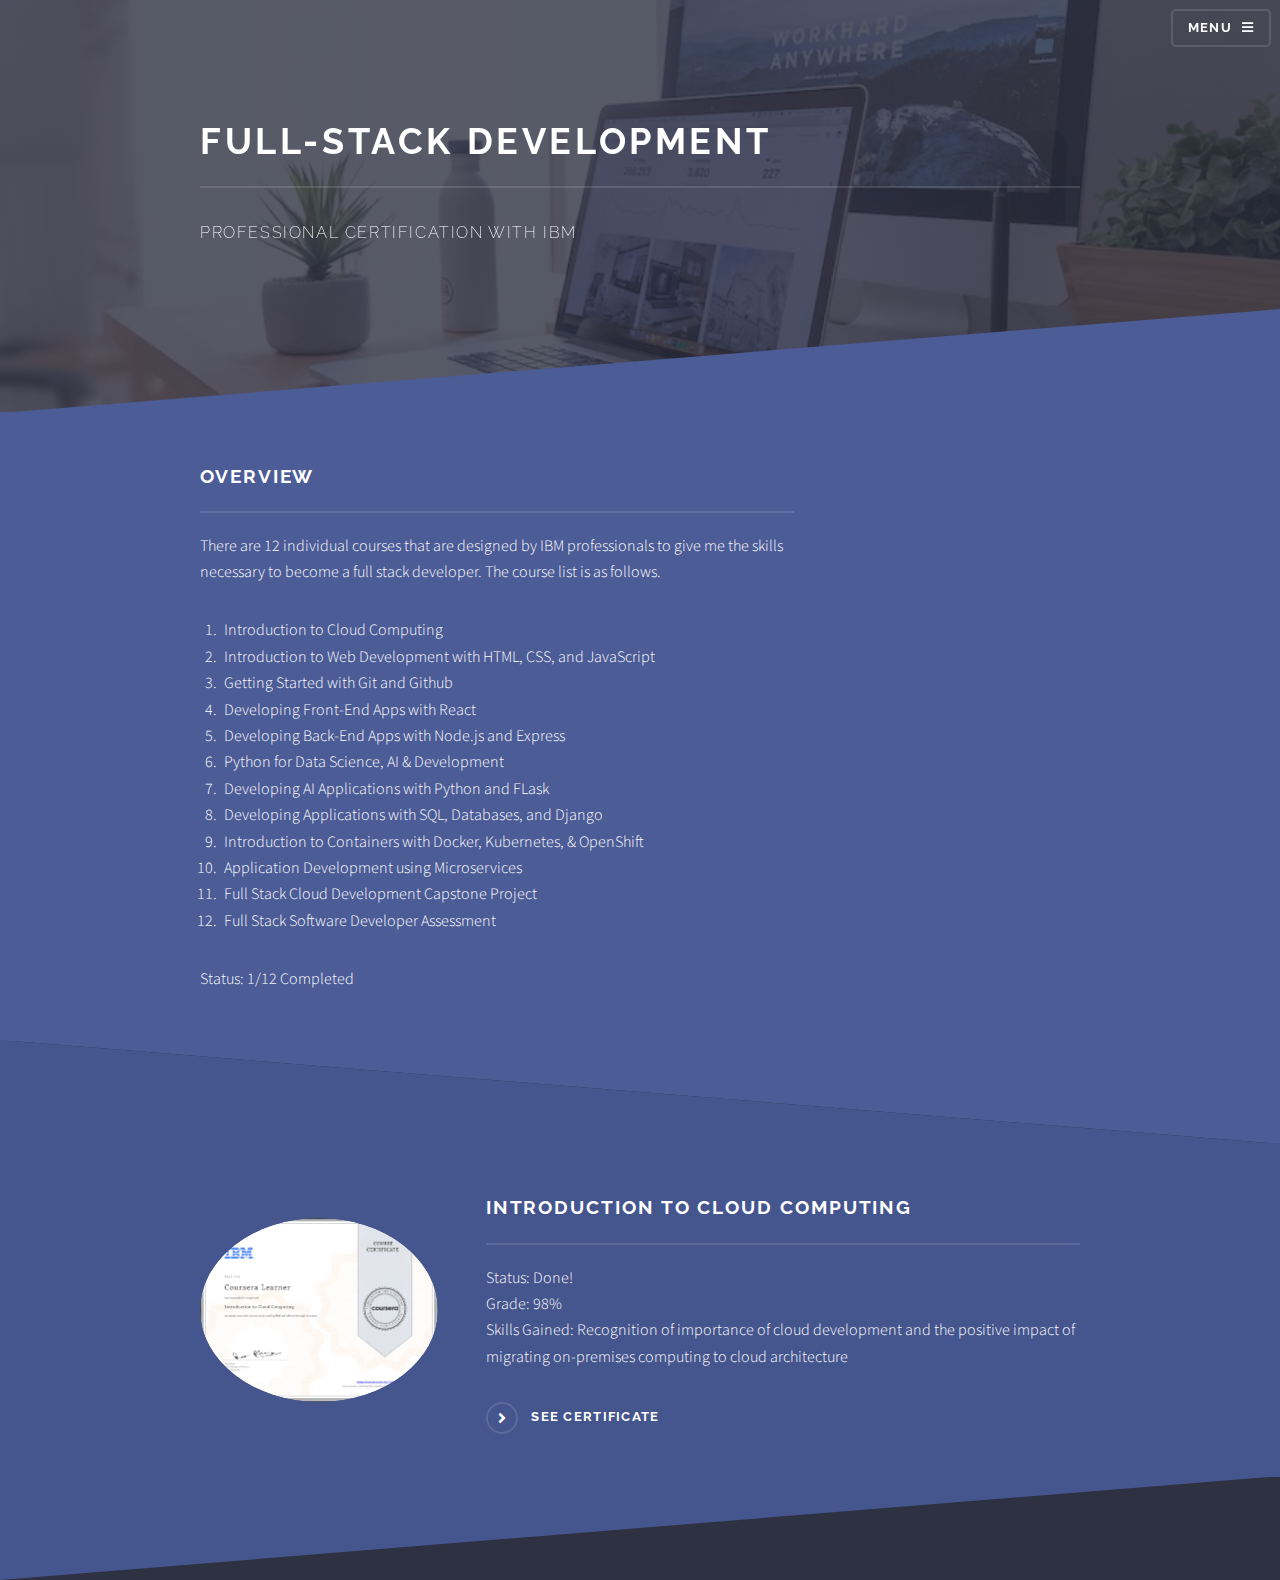
==== commit 2d1f12ff: "clean up website" ====
--- a/fs-certification-page.html
+++ b/fs-certification-page.html
@@ -80,7 +80,7 @@
 							<section id="two" class="wrapper alt spotlight style2">
 								<div class="inner">
                   <!-- fix image dimensions here AND make sure changes don't affect main page-->
-									<a href="#" class="image"><img src="certificates/intro-to-cloud-computing.png" alt="" /></a>
+									<a href="certificates/IntroductionToCloudComputing.pdf" class="image"><img src="certificates/intro-to-cloud-computing.png" alt="" /></a>
 									<div class="content">
 										<h2 class="major">Introduction to Cloud Computing</h2>
 										<p>
@@ -92,9 +92,9 @@
 									</div>
 								</div>
 							</section>
-
+						
 						<!-- Three -->
-							<section id="three" class="wrapper spotlight style3">
+							<!-- <section id="three" class="wrapper spotlight style3">
 								<div class="inner">
 									<a href="#" class="image"><img src="images/pic03.jpg" alt="" /></a>
 									<div class="content">
@@ -104,8 +104,8 @@
 									</div>
 								</div>
 							</section>
-
-						<!-- Four -->
+						-->
+						<!-- Four
 							<section id="four" class="wrapper alt style1">
 								<div class="inner">
 									<h2 class="major">Skills in Development</h2>
@@ -142,10 +142,10 @@
 								</div>
 							</section>
 
-					</section>
+					</section> -->
 
 				<!-- Footer -->
-					<section id="footer">
+					<!-- <section id="footer">
 						<div class="inner">
 							<h2 class="major">Get in touch</h2>
 							<p>I'm excited to hear from any potential employer or collaborator. I can be reached at the following forms of contact. God bless.</p>
@@ -170,8 +170,8 @@
 							</form>
 							<ul class="contact">
 								<li class="icon solid fa-home">
-									<!--Untitled Inc<br />
-									1234 Somewhere Road Suite #2894<br /> -->
+									Untitled Inc<br />
+									1234 Somewhere Road Suite #2894<br />
 									Nashville, TN 
 								</li>
 								<li class="icon solid fa-phone">(661)487-3424</li>
@@ -185,8 +185,8 @@
 							</ul>
 						</div>
 					</section>
-
-			</div>
+				-->
+			</div> 
 
 		<!-- Scripts -->
 			<script src="assets/js/jquery.min.js"></script>
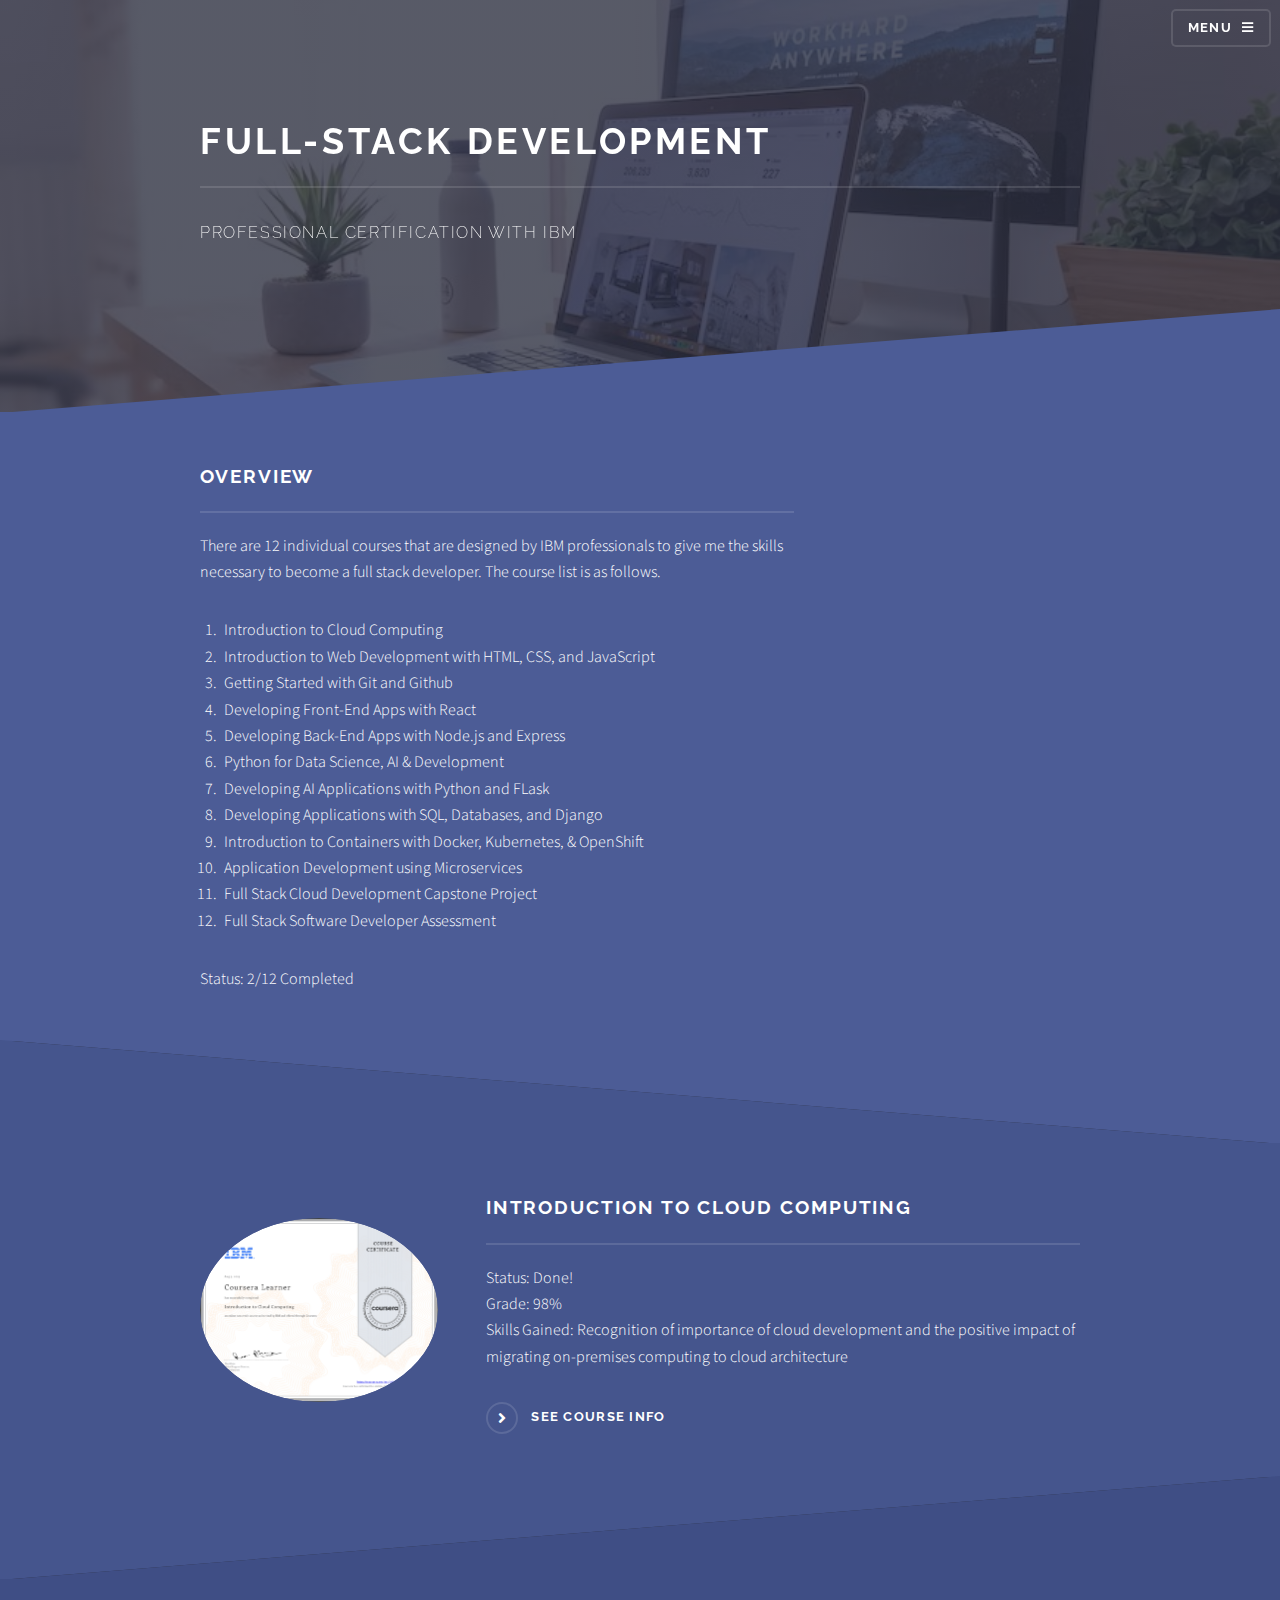
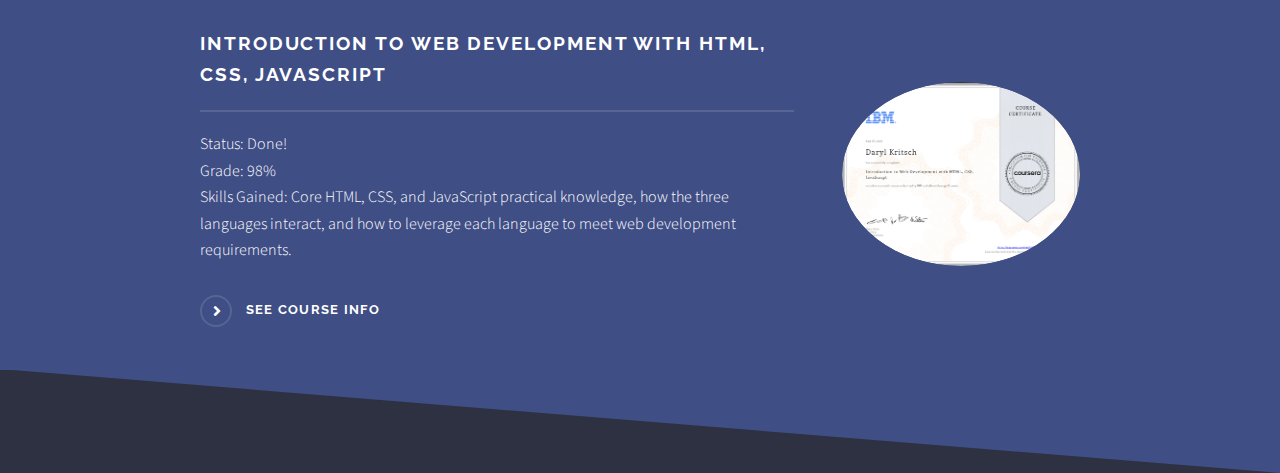
==== commit 8c6340be: "update skill certification status" ====
--- a/fs-certification-page.html
+++ b/fs-certification-page.html
@@ -71,7 +71,7 @@
                       <li>Full Stack Cloud Development Capstone Project</li>
                       <li>Full Stack Software Developer Assessment</li>
                     </ol>
-                    <p>Status: 1/12 Completed</p>
+                    <p>Status: 2/12 Completed</p>
 									</div>
 								</div>
 							</section>
@@ -88,11 +88,28 @@
                       Grade: 98% <br>
                       Skills Gained: Recognition of importance of cloud development and the positive impact of migrating on-premises computing to cloud architecture
                     </p>
-										<a href="certificates/IntroductionToCloudComputing.pdf" class="special">See Certificate</a>
-									</div>
-								</div>
-							</section>
-						
+										<a href="https://www.coursera.org/learn/introduction-to-cloud/home" class="special">See course info</a>
+									</div>
+								</div>
+							</section>
+
+						<!-- Three -->
+						<section id="three" class="wrapper spotlight style3">
+							<div class="inner">
+								<!-- fix image dimensions here AND make sure changes don't affect main page-->
+								<a href="certificates/IntroductionToCloudComputing.pdf" class="image"><img src="certificates/intro-to-web-development.png" alt="" /></a>
+								<div class="content">
+									<h2 class="major">Introduction to Web Development with HTML, CSS, JavaScript</h2>
+									<p>
+										Status: Done! <br>
+										Grade: 98% <br>
+										Skills Gained: Core HTML, CSS, and JavaScript practical knowledge, how the three languages interact, and how to leverage each language to meet web development requirements.
+									</p>
+									<a href="https://www.coursera.org/learn/introduction-to-cloud/home" class="special">See course info</a>
+								</div>
+							</div>
+						</section>
+
 						<!-- Three -->
 							<!-- <section id="three" class="wrapper spotlight style3">
 								<div class="inner">
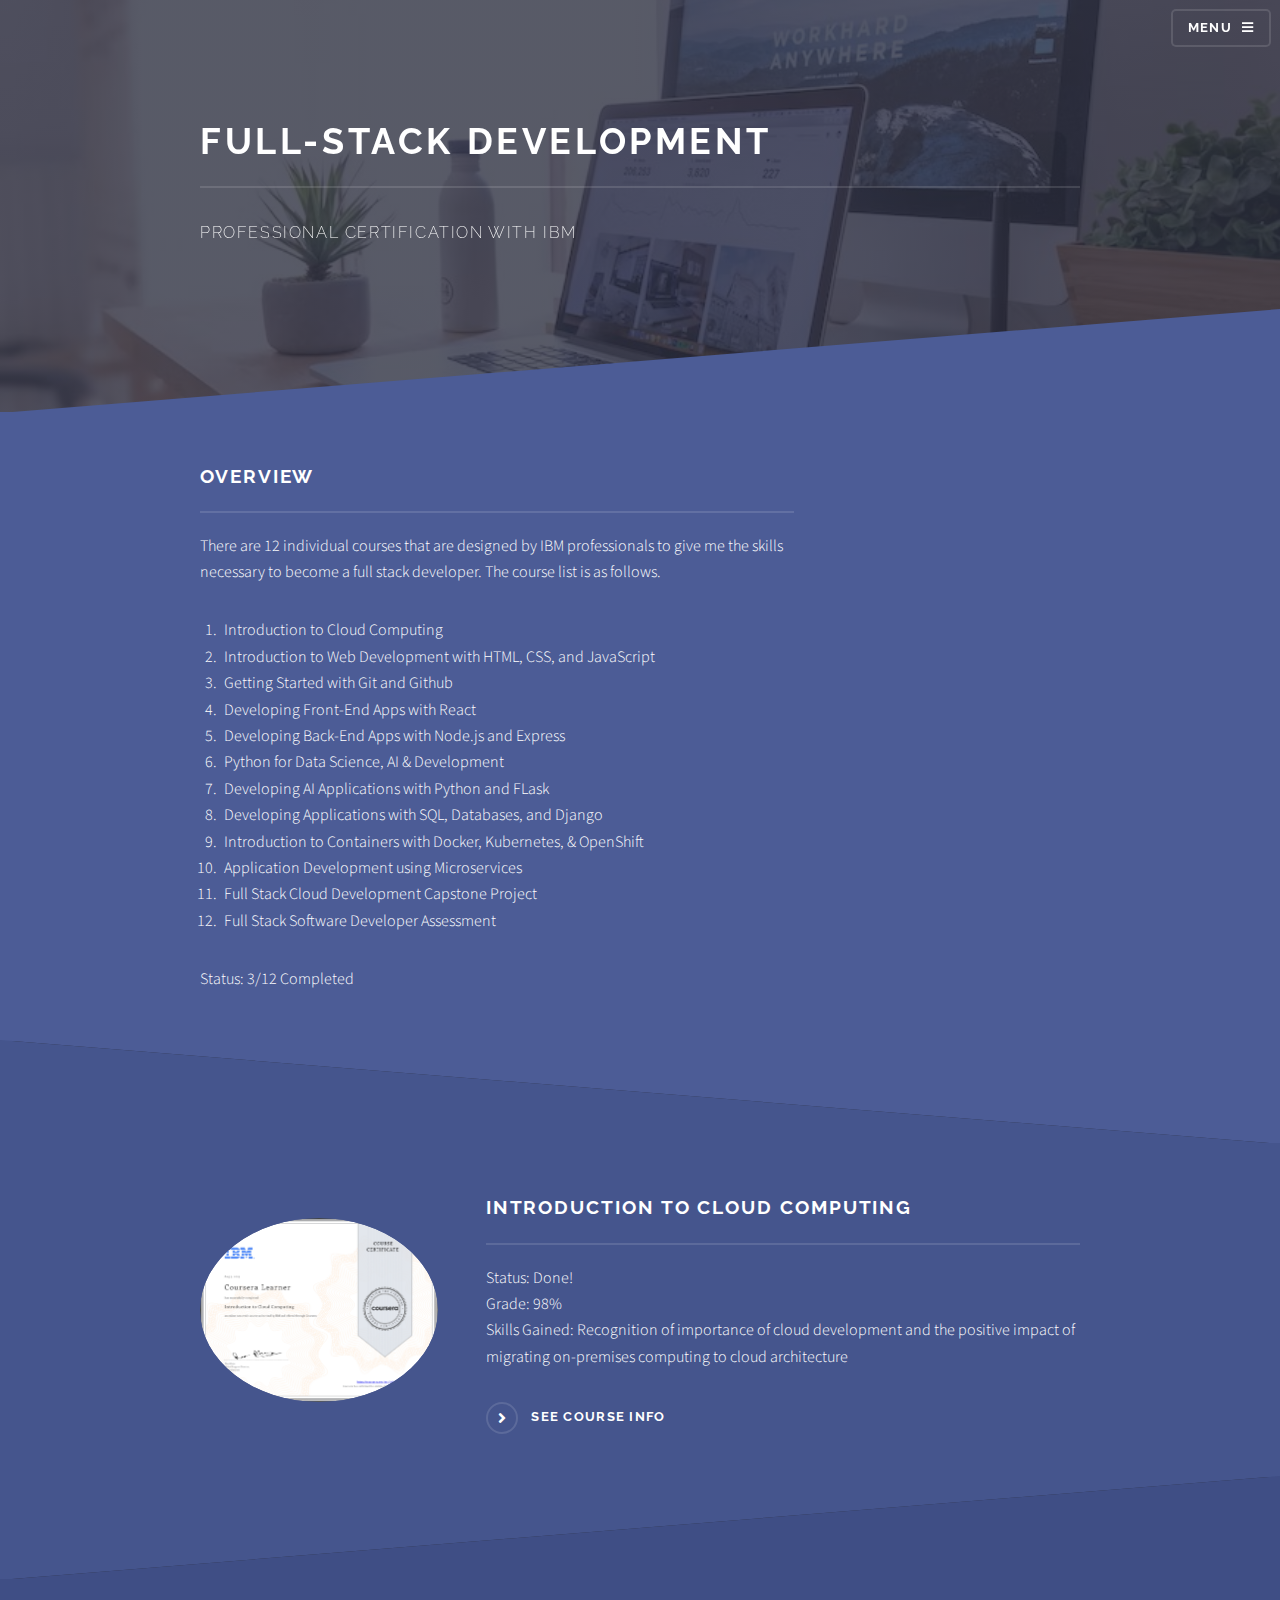
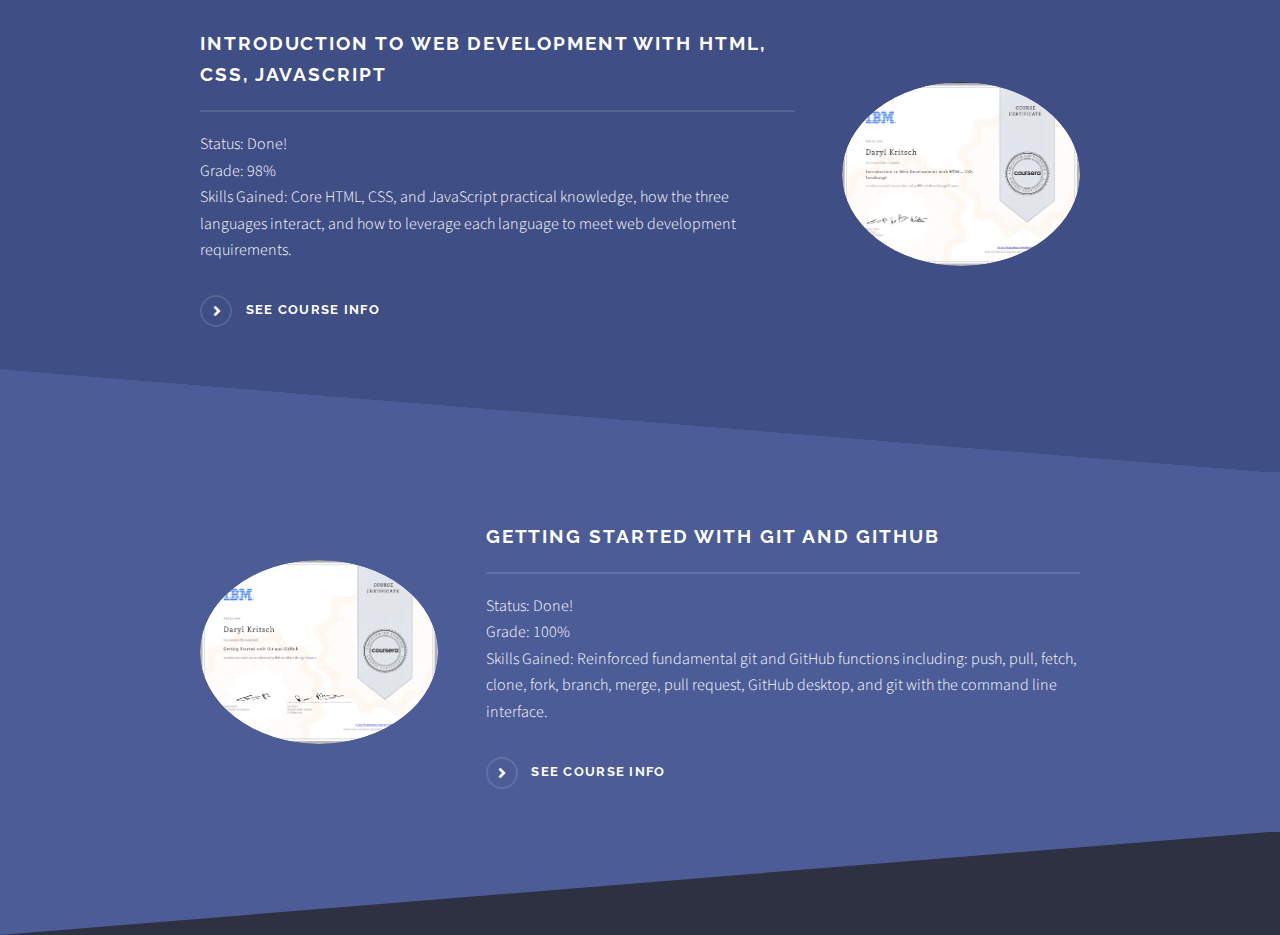
==== commit b00aa2f7: "added git certification" ====
--- a/fs-certification-page.html
+++ b/fs-certification-page.html
@@ -71,7 +71,7 @@
                       <li>Full Stack Cloud Development Capstone Project</li>
                       <li>Full Stack Software Developer Assessment</li>
                     </ol>
-                    <p>Status: 2/12 Completed</p>
+                    <p>Status: 3/12 Completed</p>
 									</div>
 								</div>
 							</section>
@@ -110,18 +110,23 @@
 							</div>
 						</section>
 
-						<!-- Three -->
-							<!-- <section id="three" class="wrapper spotlight style3">
-								<div class="inner">
-									<a href="#" class="image"><img src="images/pic03.jpg" alt="" /></a>
-									<div class="content">
-										<h2 class="major">IOS Productivity App</h2>
-										<p>Lorem ipsum dolor sit amet, etiam lorem adipiscing elit. Cras turpis ante, nullam sit amet turpis non, sollicitudin posuere urna. Mauris id tellus arcu. Nunc vehicula id nulla dignissim dapibus. Nullam ultrices, neque et faucibus viverra, ex nulla cursus.</p>
-										<a href="#" class="special">Learn more</a>
-									</div>
-								</div>
-							</section>
-						-->
+						<!-- Four -->
+						<section id="four" class="wrapper alt spotlight style1">
+							<div class="inner">
+								<!-- fix image dimensions here AND make sure changes don't affect main page-->
+								<a href="certificates/GettingStartedWIthGitAndGitHub.pdf" class="image"><img src="certificates/getting-started-with-git.png" alt="" /></a>
+								<div class="content">
+									<h2 class="major">Getting Started With Git and GitHub</h2>
+									<p>
+										Status: Done! <br>
+										Grade: 100% <br>
+										Skills Gained: Reinforced fundamental git and GitHub functions including: push, pull, fetch, clone, fork, branch, merge, pull request, GitHub desktop, and git with the command line interface.
+									</p>
+									<a href="https://coursera.org/share/e4997869e3d2f0a99ae9f2121491c4f9" class="special">See course info</a>
+								</div>
+							</div>
+						</section>
+
 						<!-- Four
 							<section id="four" class="wrapper alt style1">
 								<div class="inner">
